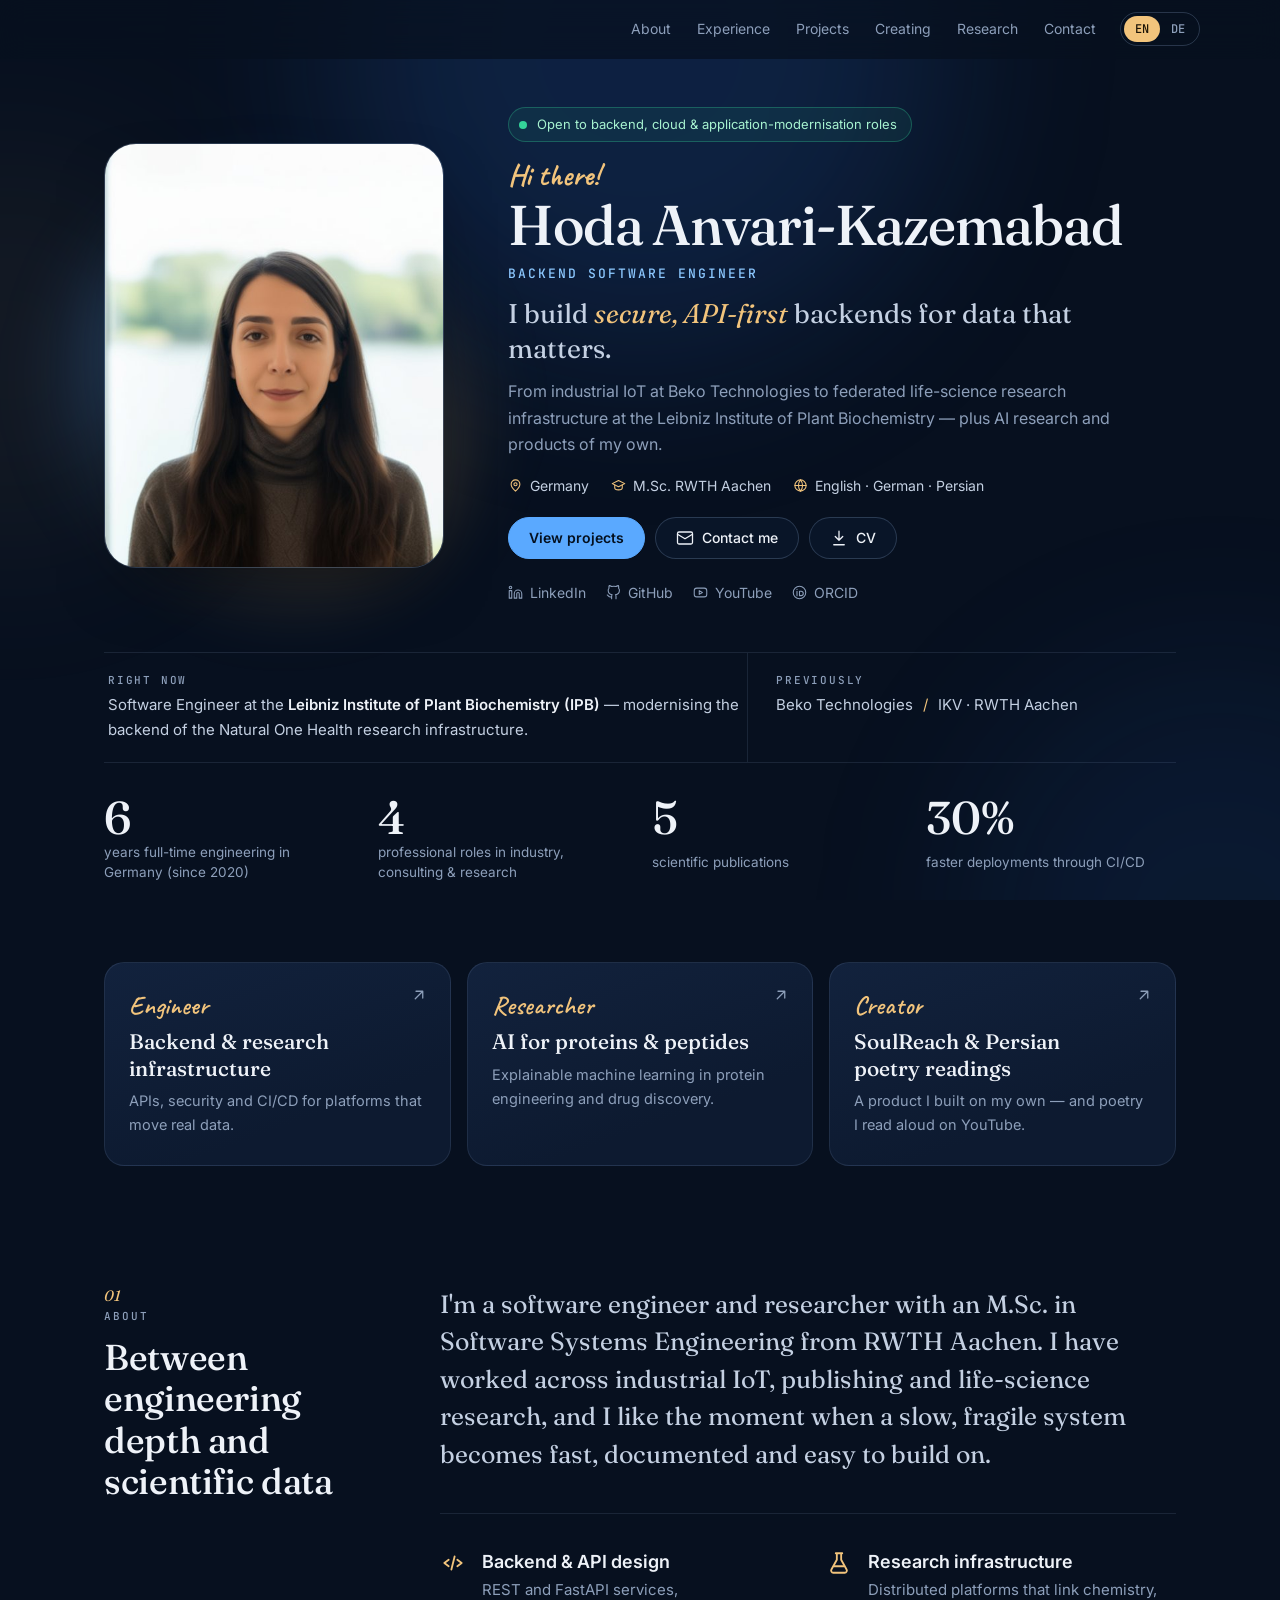
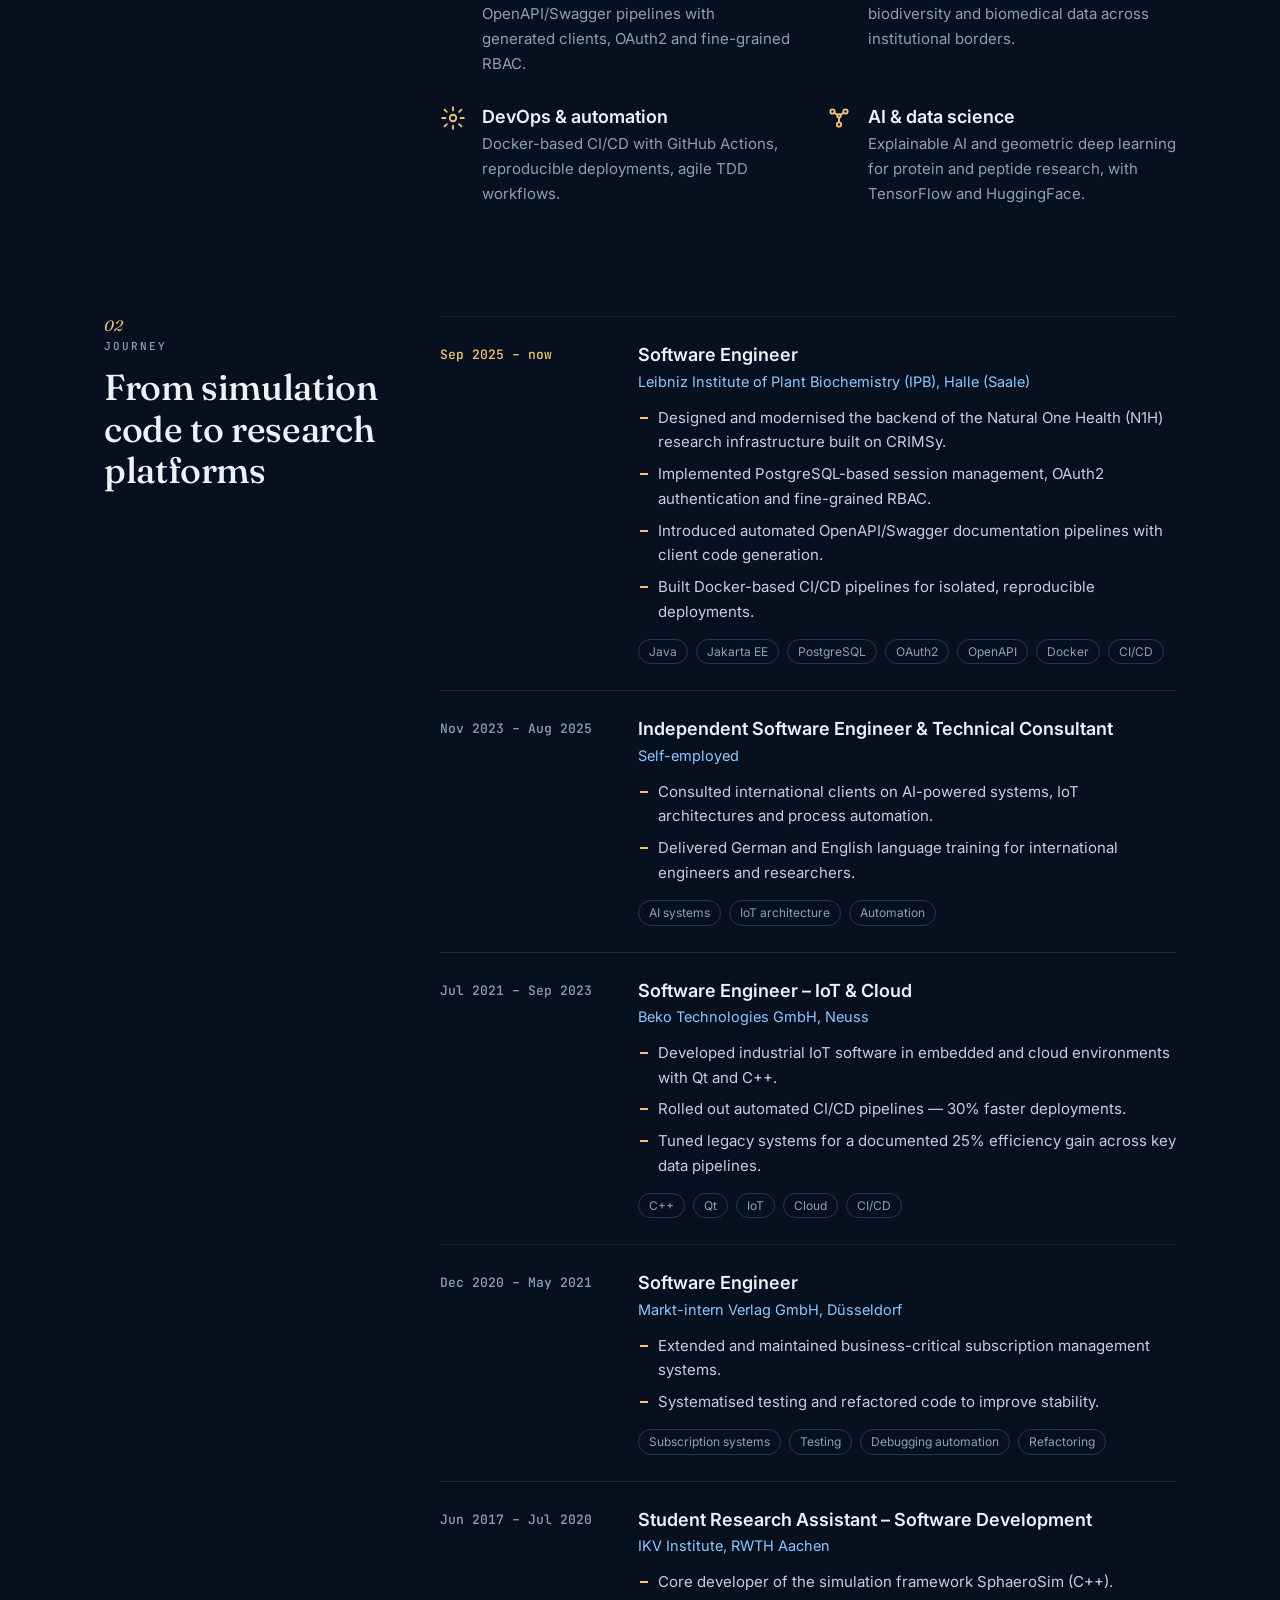
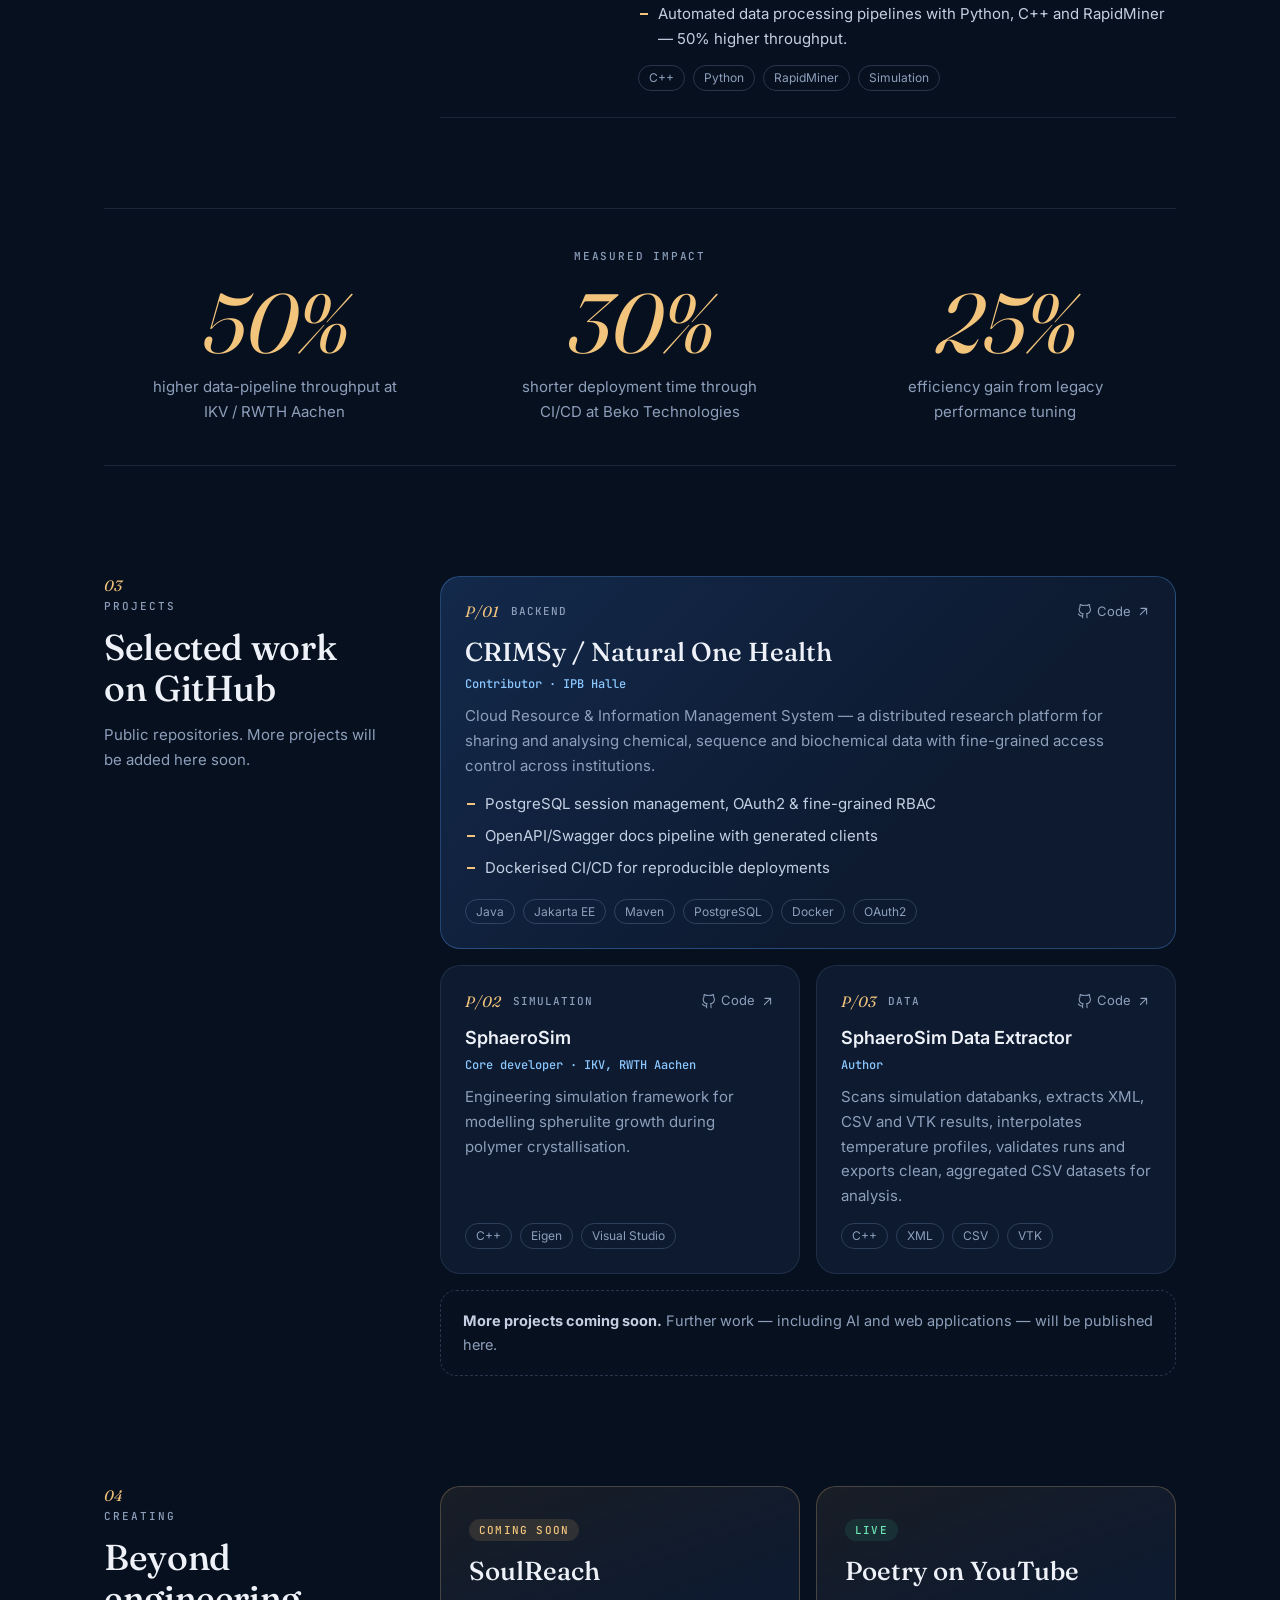
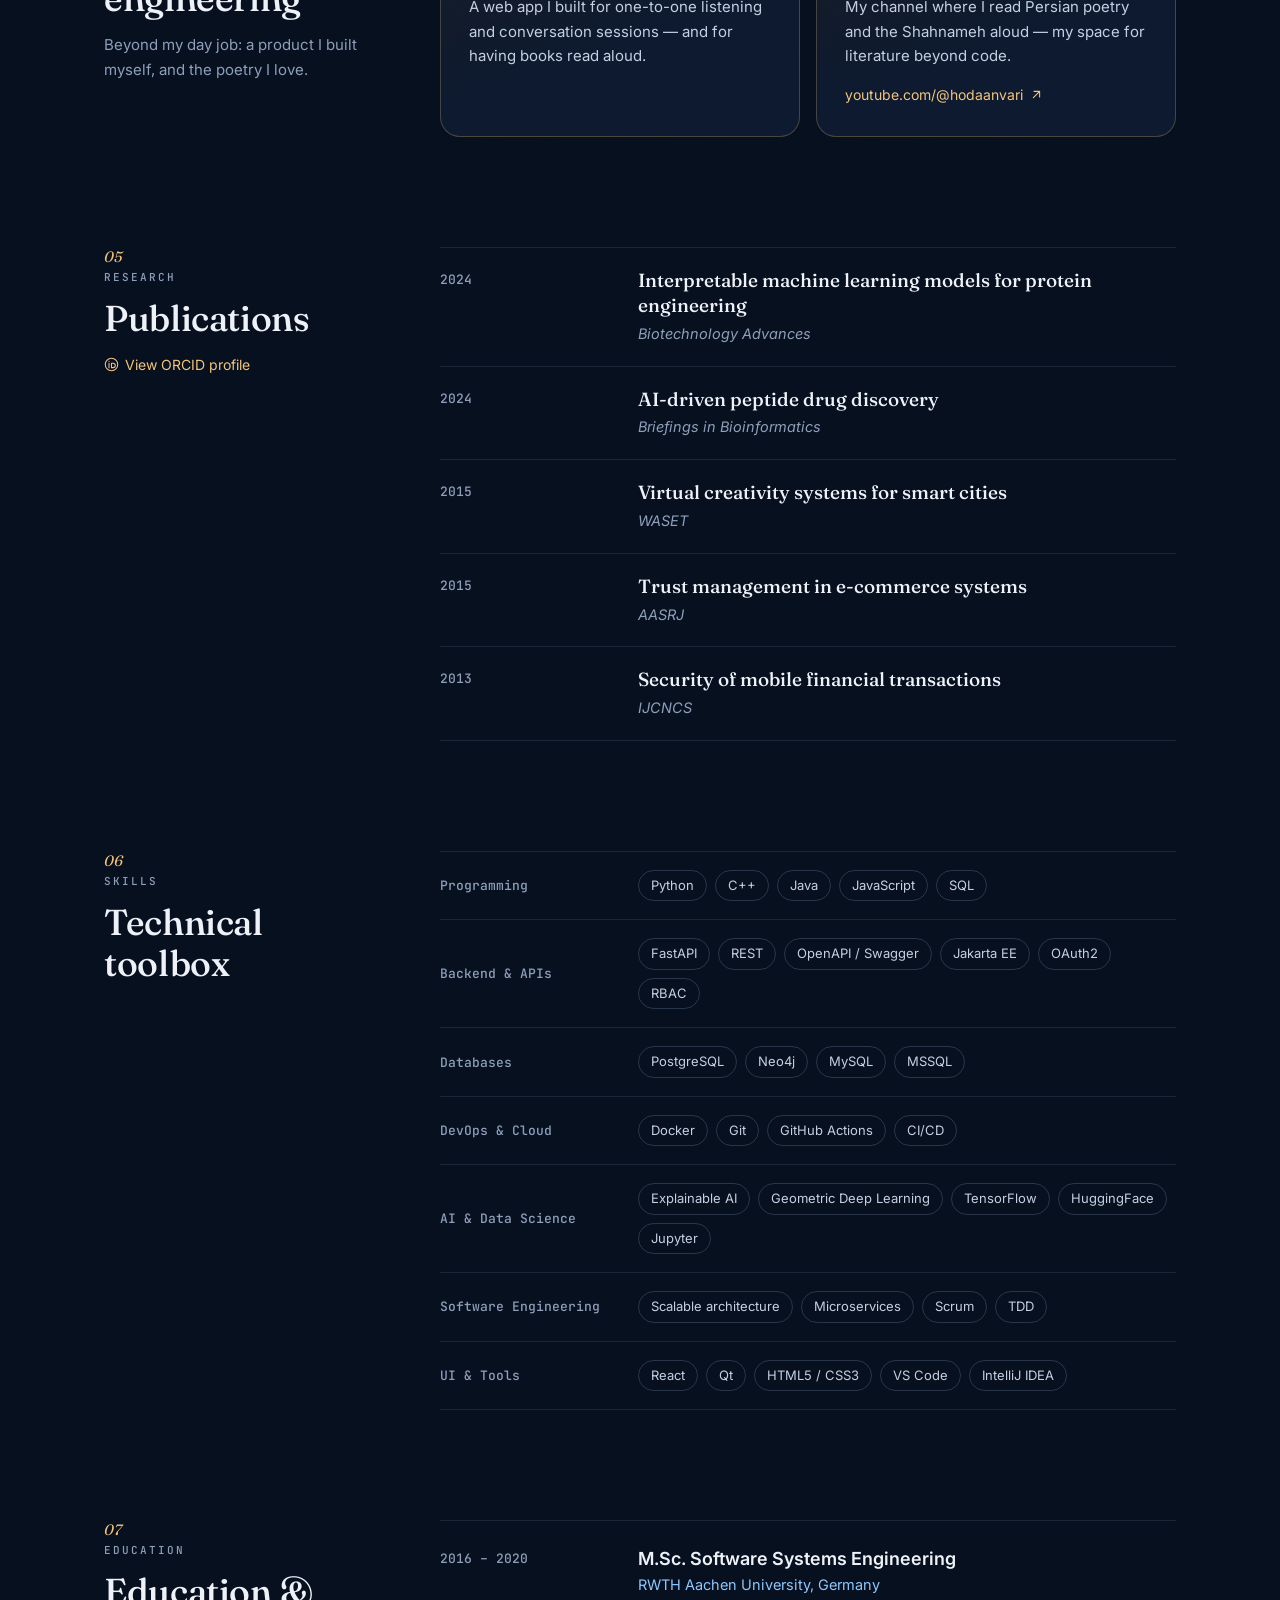
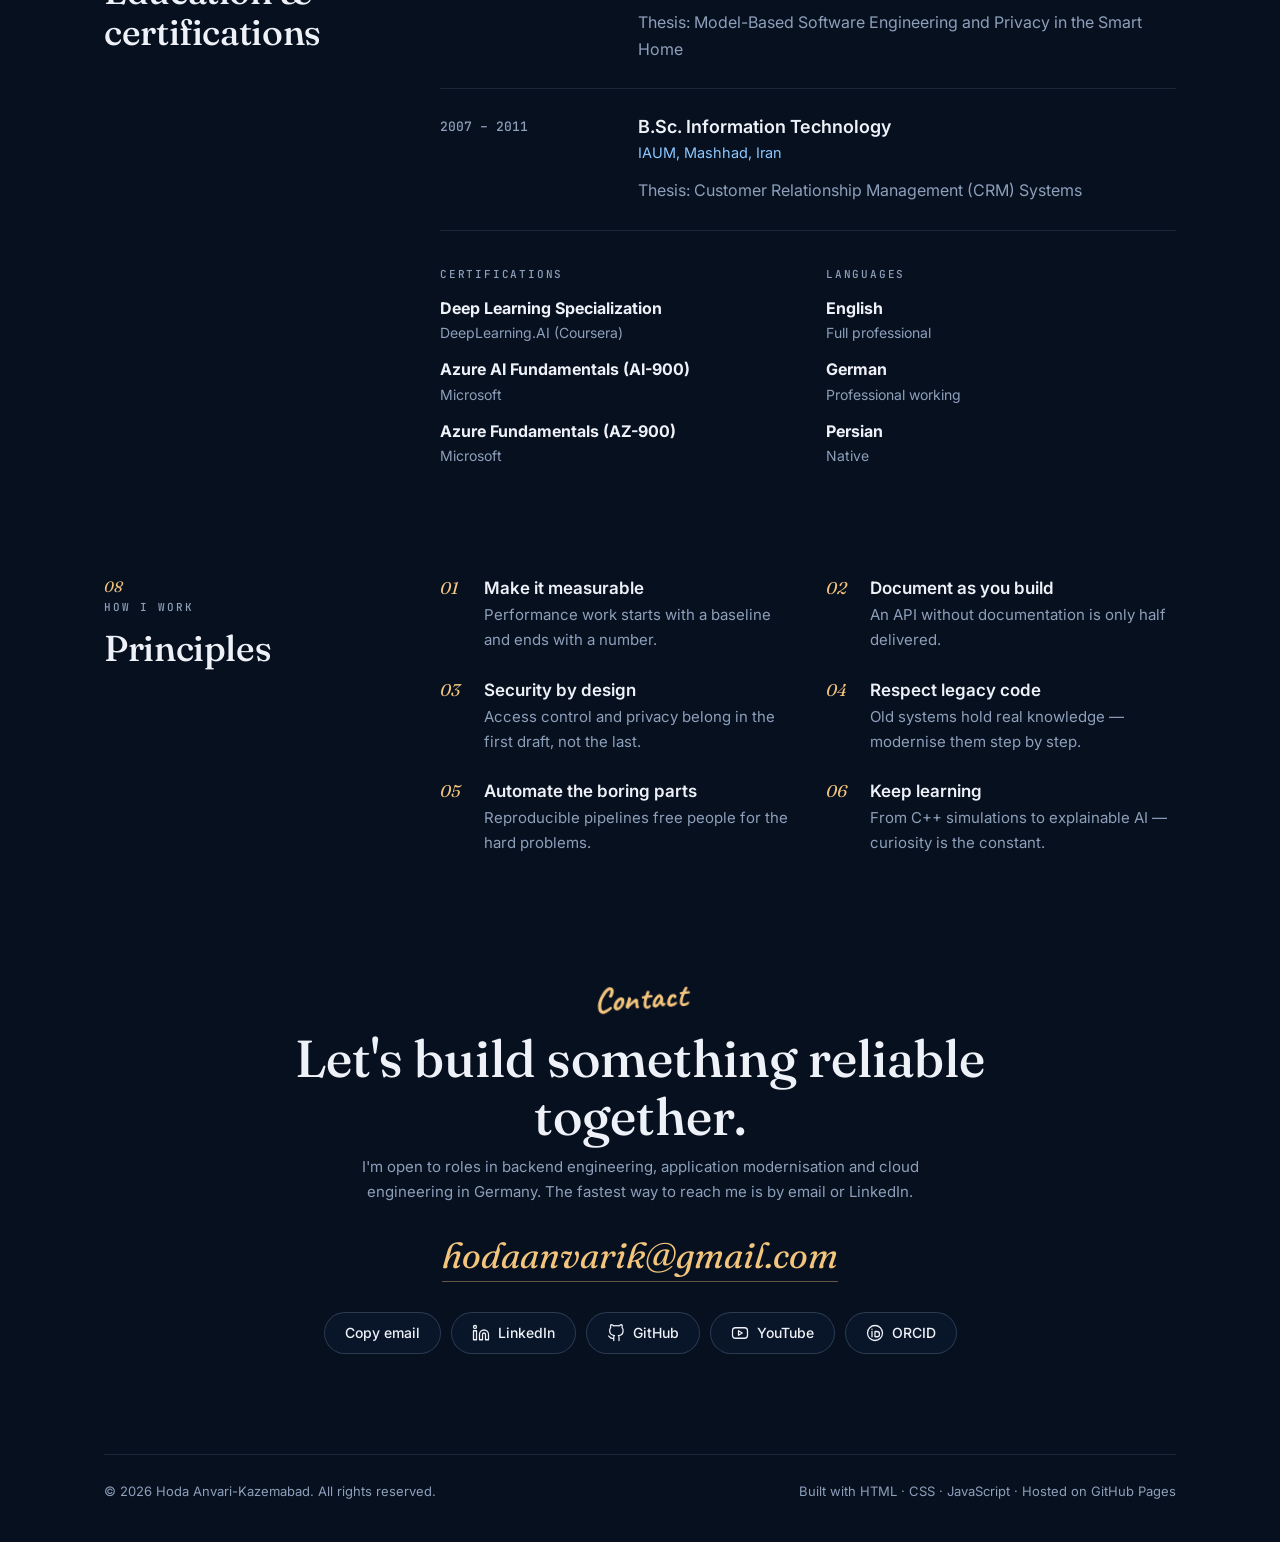
==== index.html @ 577c2886 "First version of my website" ====
<!DOCTYPE html>
<html lang="en">
<head>
  <meta charset="UTF-8">
  <meta name="viewport" content="width=device-width, initial-scale=1.0">
  <title>Hoda Anvari-Kazemabad — Software Engineer</title>
  <meta name="description" content="Hoda Anvari-Kazemabad — Software Engineer for backend architecture, APIs, research infrastructure and DevOps in Germany.">
  <meta property="og:title" content="Hoda Anvari-Kazemabad — Software Engineer">
  <meta property="og:description" content="Backend architecture, API design, research infrastructure and DevOps.">
  <meta property="og:type" content="website">
  <meta property="og:image" content="assets/hoda.jpg">
  <meta name="twitter:card" content="summary">
  <link rel="icon" href="data:image/svg+xml,%3Csvg xmlns='http://www.w3.org/2000/svg' viewBox='0 0 64 64'%3E%3Crect width='64' height='64' rx='14' fill='%2307101f'/%3E%3Ctext x='50%25' y='58%25' text-anchor='middle' font-family='Arial' font-weight='700' font-size='34' fill='%23f2c47c'%3EH%3C/text%3E%3C/svg%3E">
  <link rel="preconnect" href="https://fonts.googleapis.com">
  <link rel="preconnect" href="https://fonts.gstatic.com" crossorigin>
  <link href="https://fonts.googleapis.com/css2?family=Caveat:wght@600;700&family=Fraunces:ital,opsz,wght@0,9..144,400;0,9..144,500;0,9..144,600;1,9..144,400;1,9..144,500&family=Inter:wght@400;500;600&family=JetBrains+Mono:wght@400;500&display=swap" rel="stylesheet">
  <link rel="stylesheet" href="css/style.css">
</head>
<body>
  <div class="aurora" aria-hidden="true"><i></i><i></i><i></i></div>

  <header class="nav" id="top">
    <nav class="nav-links" id="navLinks"></nav>
    <div class="nav-right">
      <div class="lang-switch" role="group" aria-label="Language">
        <button data-lang="en" class="active">EN</button>
        <button data-lang="de">DE</button>
      </div>
      <button class="menu-btn" id="menuBtn" aria-label="Menu"><span></span><span></span></button>
    </div>
  </header>

  <main>
    <section id="hero" class="hero"></section>
    <section id="hub" class="hub-section"></section>
    <section id="about" class="section"></section>
    <section id="journey" class="section"></section>
    <section id="impact" class="section impact-section"></section>
    <section id="projects" class="section"></section>
    <section id="creating" class="section"></section>
    <section id="research" class="section"></section>
    <section id="skills" class="section"></section>
    <section id="education" class="section"></section>
    <section id="principles" class="section"></section>
    <section id="contact" class="section contact-section"></section>
  </main>

  <footer class="footer" id="footer"></footer>

  <script src="js/content.js"></script>
  <script src="js/main.js"></script>
</body>
</html>
---- css/style.css ----
/* ===== Colours & fonts — change these to restyle the whole site ===== */
:root {
  --bg: #07101f;
  --bg-2: #0a1628;
  --surface: #0d1a30;
  --surface-2: #12223d;
  --line: rgba(160, 190, 230, 0.12);
  --line-2: rgba(160, 190, 230, 0.22);
  --text: #eef2f8;
  --soft: #c4d0e2;
  --muted: #8d9fba;
  --blue: #5aa9ff;
  --blue-2: #8cc8ff;
  --blue-soft: rgba(90, 169, 255, 0.12);
  --gold: #f2c47c;
  --gold-soft: rgba(242, 196, 124, 0.12);
  --serif: "Fraunces", Georgia, serif;
  --sans: "Inter", system-ui, -apple-system, sans-serif;
  --mono: "JetBrains Mono", ui-monospace, monospace;
  --hand: "Caveat", cursive;
  --maxw: 1120px;
}

* { box-sizing: border-box; margin: 0; padding: 0; }
html { scroll-behavior: smooth; scroll-padding-top: 80px; }
body {
  font-family: var(--sans); background: var(--bg); color: var(--text);
  line-height: 1.65; font-size: 16px; -webkit-font-smoothing: antialiased; overflow-x: hidden;
}
a { color: inherit; text-decoration: none; }
img { max-width: 100%; display: block; }
ul, ol, dl { list-style: none; }
em { font-style: italic; }

/* soft colour fields in the background */
.aurora { position: fixed; inset: 0; z-index: -1; pointer-events: none; overflow: hidden; }
.aurora i { position: absolute; border-radius: 50%; filter: blur(90px); opacity: .55; }
.aurora i:nth-child(1) { width: 620px; height: 620px; top: -260px; left: 50%; transform: translateX(-50%); background: rgba(48, 110, 210, .35); }
.aurora i:nth-child(2) { width: 420px; height: 420px; top: 140px; left: -200px; background: rgba(242, 196, 124, .10); }
.aurora i:nth-child(3) { width: 520px; height: 520px; bottom: -280px; right: -200px; background: rgba(48, 110, 210, .18); }

.ic { width: 18px; height: 18px; flex-shrink: 0; }
.ic.sm { width: 15px; height: 15px; }
.ic.big { width: 26px; height: 26px; color: var(--gold); }
.label { display: block; font: 500 11px var(--mono); letter-spacing: 1.8px; text-transform: uppercase; color: var(--muted); }
.muted { color: var(--muted); }

/* ===== NAV ===== */
.nav {
  position: sticky; top: 0; z-index: 50; display: flex; align-items: center; gap: 24px;
  padding: 12px max(24px, calc((100vw - var(--maxw)) / 2));
  background: rgba(7, 16, 31, .75); backdrop-filter: blur(14px); -webkit-backdrop-filter: blur(14px);
  border-bottom: 1px solid transparent; transition: border-color .3s;
}
.scrolled .nav { border-bottom-color: var(--line); }
.brand-sign { font: 700 30px var(--hand); color: var(--gold); line-height: 1; }
.brand-sign.small { font-size: 26px; }
/* desktop: links inline, right side next to EN/DE */
.nav-links { display: flex; gap: 26px; margin-left: auto; }
.nav-links a { font-size: 14px; color: var(--muted); transition: color .2s; }
.nav-links a:hover { color: var(--gold); }
.nav-right { display: flex; align-items: center; gap: 12px; }
.lang-switch { display: flex; border: 1px solid var(--line-2); border-radius: 999px; padding: 3px; }
.lang-switch button {
  background: none; border: 0; color: var(--muted); font: 500 12px var(--mono);
  padding: 5px 11px; border-radius: 999px; cursor: pointer;
}
.lang-switch button.active { background: var(--gold); color: #1b1307; }
.menu-btn { display: none; background: none; border: 1px solid var(--line-2); border-radius: 999px; width: 40px; height: 34px; cursor: pointer; }
.menu-btn:hover { border-color: var(--gold); }
.menu-open .menu-btn span:first-child { transform: translateY(3.5px) rotate(45deg); }
.menu-open .menu-btn span:last-child { transform: translateY(-3.5px) rotate(-45deg); }
.menu-btn span { display: block; height: 1.5px; width: 16px; background: var(--text); margin: 5px auto; transition: .3s; }

main { max-width: var(--maxw); margin: 0 auto; padding: 0 24px; }

/* ===== BUTTONS ===== */
.btn {
  display: inline-flex; align-items: center; gap: 8px; padding: 11px 20px; border-radius: 999px;
  border: 1px solid var(--line-2); background: rgba(13, 26, 48, .6); color: var(--text);
  font: 500 14px var(--sans); cursor: pointer; transition: transform .2s, border-color .2s, background .2s;
}
.btn:hover { transform: translateY(-2px); border-color: var(--gold); }
.btn.primary { background: var(--blue); color: #04101f; border-color: var(--blue); font-weight: 600; }
.btn.primary:hover { background: var(--blue-2); border-color: var(--blue-2); }
.btn.round { padding: 11px; }
.text-link { display: inline-flex; align-items: center; gap: 6px; color: var(--gold); font-size: 14px; margin-top: 14px; }
.text-link:hover { text-decoration: underline; text-underline-offset: 4px; }

/* ===== HERO — photo + intro side by side ===== */
.hero { padding: 48px 0 40px; }
.hero-grid { display: grid; grid-template-columns: 340px 1fr; gap: 64px; align-items: center; }
.hero-photo { position: relative; }
.hero-photo::before {
  content: ""; position: absolute; inset: 12% -8% -6% -8%; z-index: -1; border-radius: 50%;
  background: radial-gradient(circle at 30% 30%, rgba(90,169,255,.45), transparent 60%),
              radial-gradient(circle at 75% 80%, rgba(242,196,124,.30), transparent 60%);
  filter: blur(40px);
}
.portrait {
  width: 100%; aspect-ratio: 4 / 5; border-radius: 32px; overflow: hidden;
  border: 1px solid var(--line-2); box-shadow: 0 30px 70px -30px rgba(0,0,0,.7);
}
.portrait img { width: 100%; height: 100%; object-fit: cover; object-position: 50% 25%; }
.hero-text { min-width: 0; }
.hello { display: block; font: 700 30px var(--hand); color: var(--gold); transform: rotate(-3deg); transform-origin: left; margin-bottom: 2px; }
.socials { display: flex; flex-wrap: wrap; gap: 6px 20px; margin-top: 22px; }
.socials a { display: inline-flex; align-items: center; gap: 7px; font-size: 14px; color: var(--muted); transition: color .2s; }
.socials a:hover { color: var(--gold); }
.monogram { font: 500 26px var(--serif); color: var(--text); letter-spacing: -1px; }
.monogram i { color: var(--gold); font-style: italic; }
.status {
  display: inline-flex; align-items: center; gap: 2px; padding: 6px 14px 6px 10px; border-radius: 999px;
  background: rgba(52, 211, 153, .08); border: 1px solid rgba(52, 211, 153, .3); color: #a7f3d0; font-size: 13px; margin-bottom: 14px;
}
.dot {
  display: inline-block; width: 8px; height: 8px; border-radius: 50%; background: #34d399;
  margin-right: 8px; animation: pulse 2s infinite;
}
@keyframes pulse { 0% { box-shadow: 0 0 0 0 rgba(52,211,153,.6); } 70% { box-shadow: 0 0 0 8px rgba(52,211,153,0); } 100% { box-shadow: 0 0 0 0 rgba(52,211,153,0); } }
.hero-name { font: 500 clamp(36px, 4.6vw, 56px)/1.05 var(--serif); letter-spacing: -.02em; }
.hero-role { font: 500 13px var(--mono); letter-spacing: 2px; text-transform: uppercase; color: var(--blue-2); margin: 10px 0 14px; }
.hero-tagline { font: 400 clamp(21px, 2.3vw, 27px)/1.3 var(--serif); color: var(--soft); max-width: 640px; }
.hero-tagline em { color: var(--gold); }
.hero-intro { color: var(--muted); max-width: 640px; margin: 12px 0 16px; font-size: 16px; }
.facts { display: flex; flex-wrap: wrap; gap: 8px 22px; color: var(--soft); font-size: 14px; margin-bottom: 20px; }
.facts li { display: inline-flex; align-items: center; gap: 7px; }
.facts .ic { color: var(--gold); }
.cta { display: flex; flex-wrap: wrap; gap: 10px; }

.hero-strip {
  width: 100%; margin-top: 48px; display: grid; grid-template-columns: minmax(0,1.5fr) minmax(0,1fr); text-align: left;
  border-top: 1px solid var(--line); border-bottom: 1px solid var(--line);
}
.hero-strip > div { padding: 20px 4px; }
.strip-prev { padding-left: 28px !important; border-left: 1px solid var(--line); }
.hero-strip p { margin-top: 6px; color: var(--soft); font-size: 15px; }
.hero-strip strong { color: var(--text); font-weight: 600; }
.hero-strip i { color: var(--gold); font-style: normal; margin: 0 10px; }
.strip-prev p { display: flex; flex-wrap: wrap; row-gap: 2px; }
.hero-strip b { font-weight: 400; white-space: nowrap; }
.stats { width: 100%; display: grid; grid-template-columns: repeat(4, 1fr); gap: 24px; margin-top: 32px; text-align: left; }
.stat { display: grid; gap: 2px; }
.stat-v { font: 500 46px/1 var(--serif); color: var(--text); }
.stat-l { color: var(--muted); font-size: 13.5px; line-height: 1.45; max-width: 220px; }

/* ===== HUB — three sides ===== */
.hub-section { padding: 40px 0 10px; }
.hub { display: grid; grid-template-columns: repeat(3, 1fr); gap: 16px; }
.door {
  position: relative; display: block; padding: 26px 24px 28px; border-radius: 20px;
  background: linear-gradient(160deg, var(--surface-2), var(--surface) 70%); border: 1px solid var(--line);
  transition: transform .25s, border-color .25s;
}
.door:hover { transform: translateY(-4px); border-color: var(--gold); }
.door-label { font: 600 26px var(--hand); color: var(--gold); }
.door h3 { font: 500 21px/1.25 var(--serif); margin: 6px 0 8px; padding-right: 30px; }
.door p { color: var(--muted); font-size: 14.5px; }
.door-arrow { position: absolute; top: 22px; right: 22px; color: var(--muted); transition: color .2s, transform .2s; }
.door:hover .door-arrow { color: var(--gold); transform: translate(2px, -2px); }

/* ===== SECTIONS — editorial two-column ===== */
.section { display: grid; grid-template-columns: 280px 1fr; gap: 56px; padding: 110px 0 0; }
.sec-head { position: sticky; top: 96px; align-self: start; }
.sec-num { display: block; font: 400 15px var(--serif); font-style: italic; color: var(--gold); }
.kicker { display: block; font: 500 11px var(--mono); letter-spacing: 2px; text-transform: uppercase; color: var(--muted); margin: 4px 0 14px; }
.sec-head h2 { font: 500 clamp(28px, 3vw, 36px)/1.15 var(--serif); letter-spacing: -.01em; }
.sec-lead { color: var(--muted); margin-top: 14px; font-size: 15px; }
.sec-body { min-width: 0; }
h3 { font-size: 18px; font-weight: 600; line-height: 1.3; }
h3.serif { font: 500 19px/1.35 var(--serif); }

.big-text { font: 400 clamp(20px, 2.2vw, 25px)/1.5 var(--serif); color: var(--soft); }

/* path */
.path { margin: 40px 0; padding: 24px 0; border-top: 1px solid var(--line); border-bottom: 1px solid var(--line); }
.path-line { display: grid; grid-template-columns: repeat(5, 1fr); margin-top: 16px; position: relative; }
.path-line::before { content: ""; position: absolute; left: 6px; right: 0; top: 31px; height: 1.5px;
  background: linear-gradient(90deg, var(--gold), var(--blue)); opacity: .6; }
.path-line li { display: grid; gap: 3px; align-content: start; padding-right: 12px; position: relative; }
.path-year { font: 500 12px var(--mono); color: var(--muted); }
.path-dot { width: 12px; height: 12px; border-radius: 50%; background: var(--bg); border: 2px solid var(--gold); margin: 2px 0 8px; position: relative; z-index: 1; }
.path-line li:last-child .path-dot { background: var(--blue); border-color: var(--blue); box-shadow: 0 0 0 5px var(--blue-soft); }
.path-line strong { font: 500 18px var(--serif); }
.path-note { color: var(--muted); font-size: 13px; }

.big-text + .focus { margin-top: 40px; }
.focus { display: grid; grid-template-columns: repeat(2, 1fr); gap: 28px 36px; margin-top: 40px; padding-top: 36px; border-top: 1px solid var(--line); }
.focus-item { display: grid; grid-template-columns: 26px 1fr; gap: 16px; }
.focus-item h3 { margin-bottom: 4px; }
.focus-item p { color: var(--muted); font-size: 15px; }

/* rows (experience, research, skills, education) */
.rows { border-top: 1px solid var(--line); }
.row { display: grid; grid-template-columns: 170px 1fr; gap: 28px; padding: 26px 0; border-bottom: 1px solid var(--line); }
.row-meta { font: 500 13px var(--mono); color: var(--muted); padding-top: 3px; }
.row.current .row-meta { color: var(--gold); }
.row-org { color: var(--blue-2); font-size: 14.5px; margin: 3px 0 12px; }
.ticks { display: grid; gap: 7px; margin-bottom: 14px; }
.ticks li { position: relative; padding-left: 20px; color: var(--soft); font-size: 15px; }
.ticks li::before { content: ""; position: absolute; left: 2px; top: 11px; width: 8px; height: 2px; background: var(--gold); }
.pubs .row { padding: 20px 0; }
.pubs .row-org { margin-bottom: 0; color: var(--muted); }
.skills .row { padding: 18px 0; align-items: center; }
.skills .row-meta { padding-top: 0; }

.chips { display: flex; flex-wrap: wrap; gap: 8px; }
.chip { font-size: 13px; padding: 4px 12px; border-radius: 999px; border: 1px solid var(--line-2); color: var(--soft); }
.chips.small .chip { font-size: 12px; padding: 2px 10px; color: var(--muted); }

/* impact */
.impact-section { display: block; padding-top: 90px; }
.impact { padding: 40px 0; border-top: 1px solid var(--line); border-bottom: 1px solid var(--line); text-align: center; }
.impact-row { display: grid; grid-template-columns: repeat(3, 1fr); gap: 24px; margin-top: 18px; }
.impact-v { font: 400 clamp(52px, 7vw, 84px)/1 var(--serif); color: var(--gold); font-style: italic; }
.impact-item p { color: var(--muted); max-width: 260px; margin: 10px auto 0; font-size: 15px; }

/* projects */
.projects { display: grid; grid-template-columns: repeat(2, 1fr); gap: 16px; }
.project {
  display: flex; flex-direction: column; gap: 8px; padding: 24px; border-radius: 20px;
  background: var(--surface); border: 1px solid var(--line); transition: border-color .25s, transform .25s;
}
.project:hover { border-color: var(--line-2); transform: translateY(-3px); }
.project p { color: var(--muted); font-size: 15px; }
.project .role { font: 500 12px var(--mono); color: var(--blue-2); margin-bottom: 4px; }
.project .chips { margin-top: auto; padding-top: 6px; }
.project.featured { grid-column: 1 / -1; background: linear-gradient(135deg, #13294b, var(--surface) 65%); border-color: rgba(90,169,255,.3); }
.project.featured h3 { font: 500 26px var(--serif); }
.project.featured .ticks { margin: 6px 0 4px; }
.project-top { display: flex; align-items: center; gap: 12px; margin-bottom: 6px; }
.proj-num { font: italic 400 15px var(--serif); color: var(--gold); }
.tag { font: 500 11px var(--mono); text-transform: uppercase; letter-spacing: 1px; color: var(--muted); }
.proj-link { margin-left: auto; display: inline-flex; align-items: center; gap: 5px; font-size: 13px; color: var(--muted); }
.proj-link:hover { color: var(--text); }
.soon { grid-column: 1 / -1; color: var(--muted); font-size: 14.5px; padding: 18px 22px; border: 1px dashed var(--line-2); border-radius: 16px; }
.soon strong { color: var(--soft); }

/* creating */
.creating { display: grid; grid-template-columns: repeat(2, 1fr); gap: 16px; }
.create {
  padding: 28px; border-radius: 20px; border: 1px solid rgba(242,196,124,.25);
  background: linear-gradient(160deg, rgba(242,196,124,.08), var(--surface) 60%);
}
.create h3 { font: 500 26px var(--serif); margin: 14px 0 8px; }
.create p { color: var(--soft); font-size: 15px; }
.badge { font: 500 11px var(--mono); text-transform: uppercase; letter-spacing: 1.2px; padding: 4px 10px; border-radius: 999px; background: var(--gold-soft); color: var(--gold); }
.badge.live { background: rgba(52,211,153,.1); color: #6ee7b7; }

/* education extras */
.two-col { display: grid; grid-template-columns: 1fr 1fr; gap: 36px; margin-top: 36px; }
.plain { display: grid; gap: 12px; margin-top: 14px; }
.plain li { display: grid; }
.plain span { color: var(--muted); font-size: 14px; }

/* principles */
.principles { display: grid; grid-template-columns: 1fr 1fr; gap: 26px 36px; }
.principles li { display: grid; grid-template-columns: 34px 1fr; gap: 10px; }
.pnum { font: italic 400 17px var(--serif); color: var(--gold); }
.principles h3 { margin-bottom: 4px; font-size: 17px; }
.principles p { color: var(--muted); font-size: 15px; }

/* contact */
.contact-section { display: block; padding: 120px 0 100px; }
.contact-box { text-align: center; max-width: 760px; margin: 0 auto; }
.contact-box .hello { display: inline-block; transform: rotate(-4deg); font-size: 34px; transform-origin: center; }
.contact-box h2 { font: 500 clamp(32px, 4.6vw, 52px)/1.12 var(--serif); margin: 8px 0 10px; }
.contact-box .sec-lead { max-width: 600px; margin: 0 auto 28px; }
.big-mail {
  display: inline-block; font: 400 clamp(22px, 3.4vw, 36px) var(--serif); font-style: italic; color: var(--gold);
  border-bottom: 1px solid rgba(242,196,124,.4); padding-bottom: 4px; margin-bottom: 30px; word-break: break-all;
}
.big-mail:hover { border-color: var(--gold); }
.contact-links { display: flex; flex-wrap: wrap; justify-content: center; gap: 10px; }

/* footer */
.footer {
  width: min(calc(var(--maxw) - 48px), calc(100% - 48px)); margin: 0 auto; padding: 26px 0 40px;
  display: flex; flex-wrap: wrap; align-items: center; justify-content: space-between; gap: 10px;
  color: var(--muted); font-size: 13px; border-top: 1px solid var(--line);
}

/* reveal animation */
.reveal { opacity: 0; transform: translateY(16px); transition: opacity .7s ease, transform .7s ease; }
.reveal.in { opacity: 1; transform: none; }
@media (prefers-reduced-motion: reduce) {
  .reveal { opacity: 1; transform: none; transition: none; }
  html { scroll-behavior: auto; }
}

/* ===== RESPONSIVE ===== */
@media (max-width: 1000px) {
  .hero-grid { grid-template-columns: 280px 1fr; gap: 40px; }
  .section { grid-template-columns: 1fr; gap: 28px; padding-top: 90px; }
  .sec-head { position: static; max-width: 640px; }
}
@media (max-width: 860px) {
  /* mobile: burger button opens a dropdown under it */
  .menu-btn { display: block; }
  .nav-right { margin-left: auto; }
  .nav-links {
    position: absolute; top: calc(100% + 8px); right: 24px; margin: 0;
    width: 240px; flex-direction: column; gap: 0; padding: 8px;
    background: rgba(13, 26, 48, .97); border: 1px solid var(--line-2); border-radius: 18px;
    box-shadow: 0 24px 60px -20px rgba(0,0,0,.7);
    opacity: 0; transform: translateY(-8px); pointer-events: none; transition: opacity .2s, transform .2s;
  }
  .menu-open .nav-links { opacity: 1; transform: none; pointer-events: auto; }
  .nav-links a { font-size: 15px; color: var(--soft); padding: 10px 14px; border-radius: 12px; }
  .nav-links a:hover { background: var(--surface-2); }
  .hub, .creating { grid-template-columns: 1fr; }
  .stats { grid-template-columns: repeat(2, 1fr); }
  .hero-strip { grid-template-columns: minmax(0,1fr); }
  .strip-prev { padding-left: 4px !important; border-left: 0; border-top: 1px solid var(--line); }
  .impact-row { grid-template-columns: 1fr; gap: 30px; }
}
@media (max-width: 640px) {
  .hero { padding-top: 28px; }
  .hero-grid { grid-template-columns: 1fr; gap: 26px; text-align: center; }
  .hero-photo { width: 210px; margin: 0 auto; }
  .hello { transform-origin: center; }
  .facts, .cta, .socials { justify-content: center; }
  .hero-intro { margin-left: auto; margin-right: auto; }
    .row { grid-template-columns: 1fr; gap: 6px; }
  .projects, .focus, .two-col, .principles { grid-template-columns: 1fr; }
  .path-line { grid-template-columns: 1fr; gap: 14px; padding-left: 26px; }
  .path-line li { padding-right: 0; }
  .path-line::before { left: 5px; right: auto; top: 6px; bottom: 6px; width: 1.5px; height: auto;
    background: linear-gradient(180deg, var(--gold), var(--blue)); }
  .path-dot { position: absolute; left: -26px; top: 3px; margin: 0; }
  .stat-v { font-size: 38px; }
}
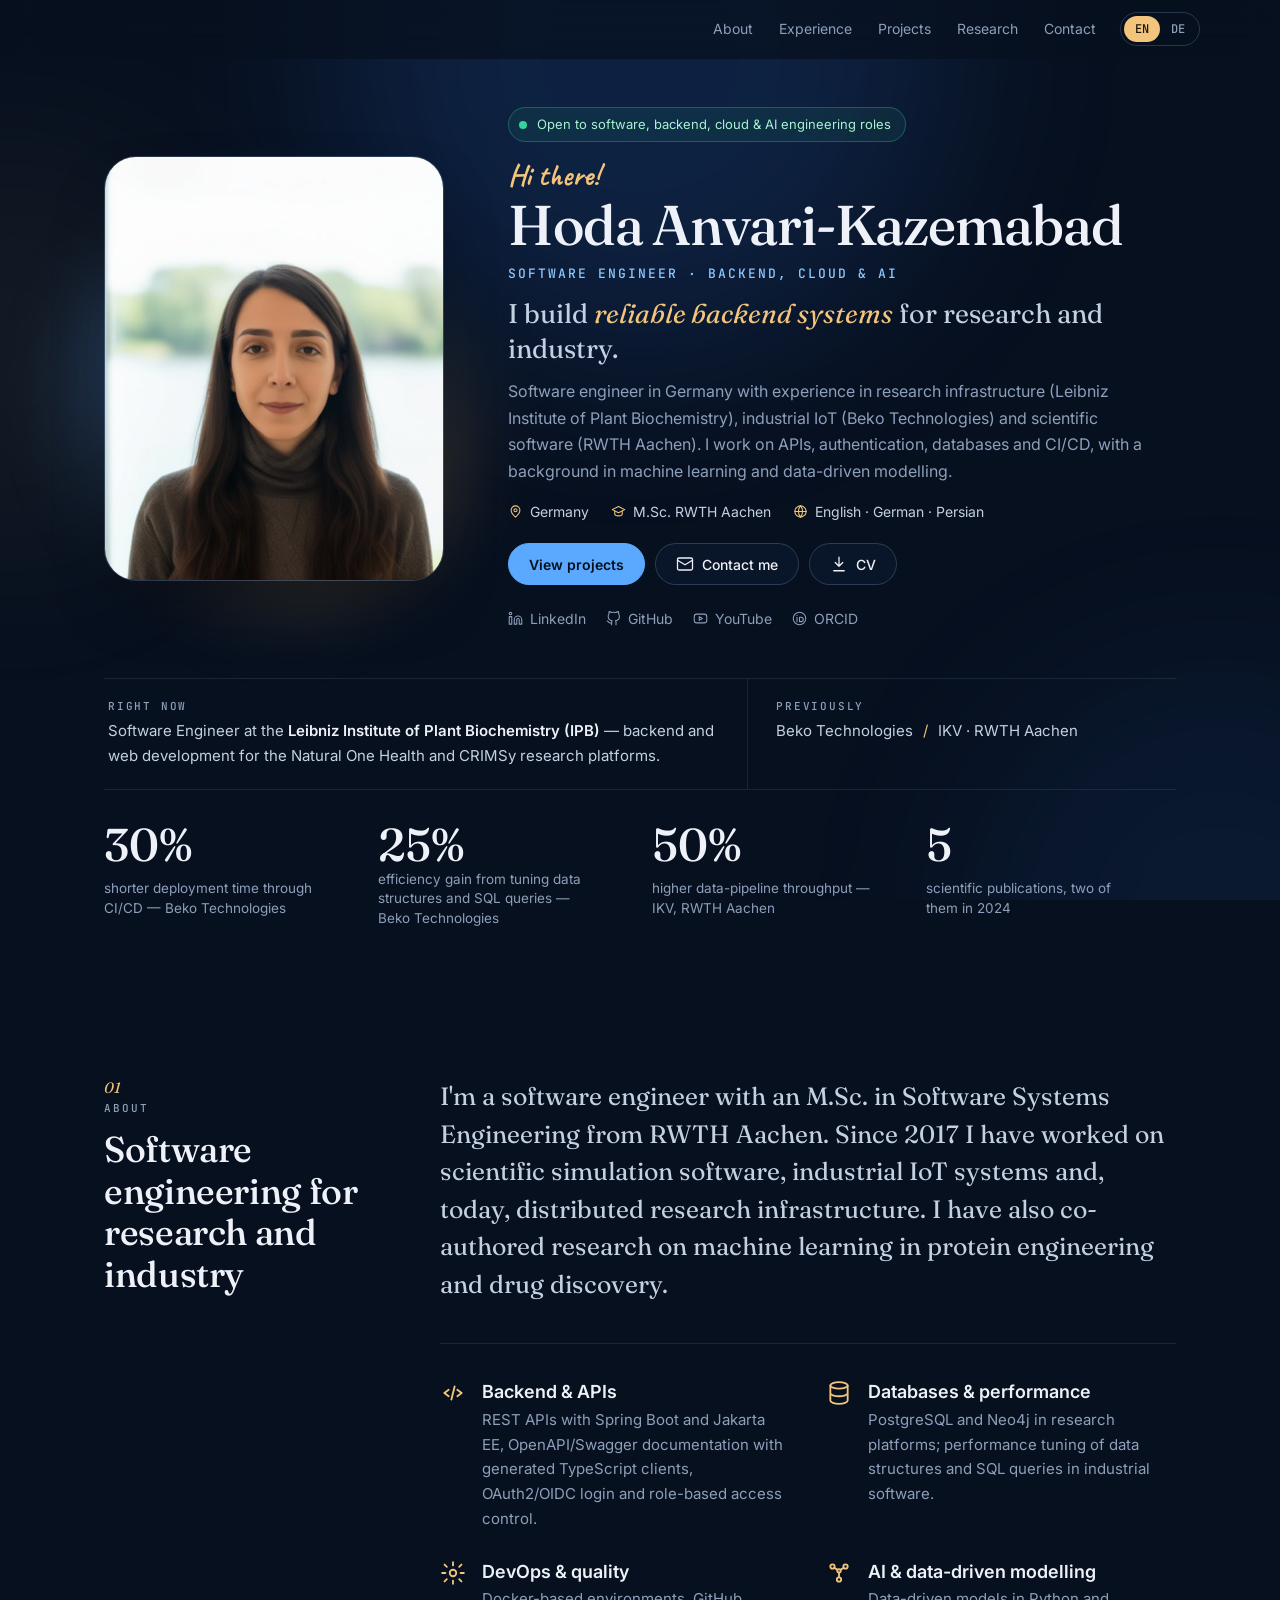
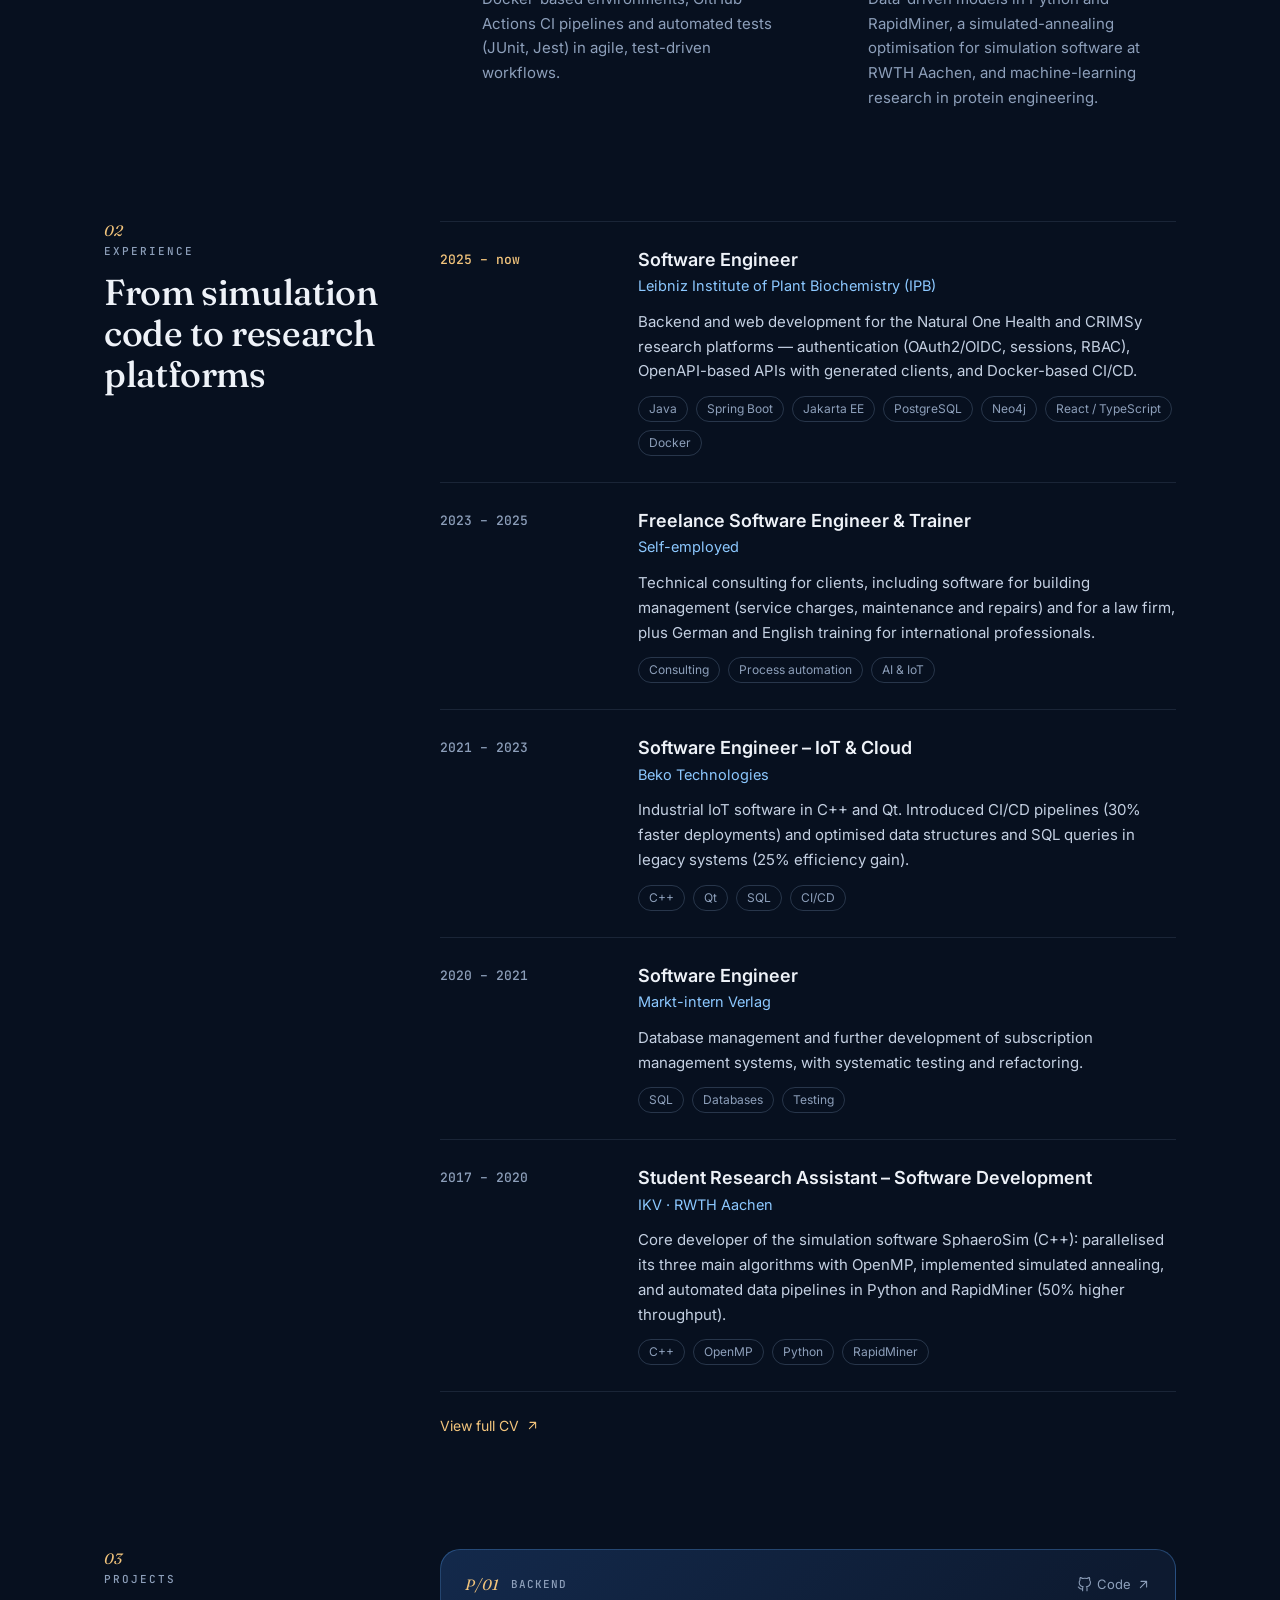
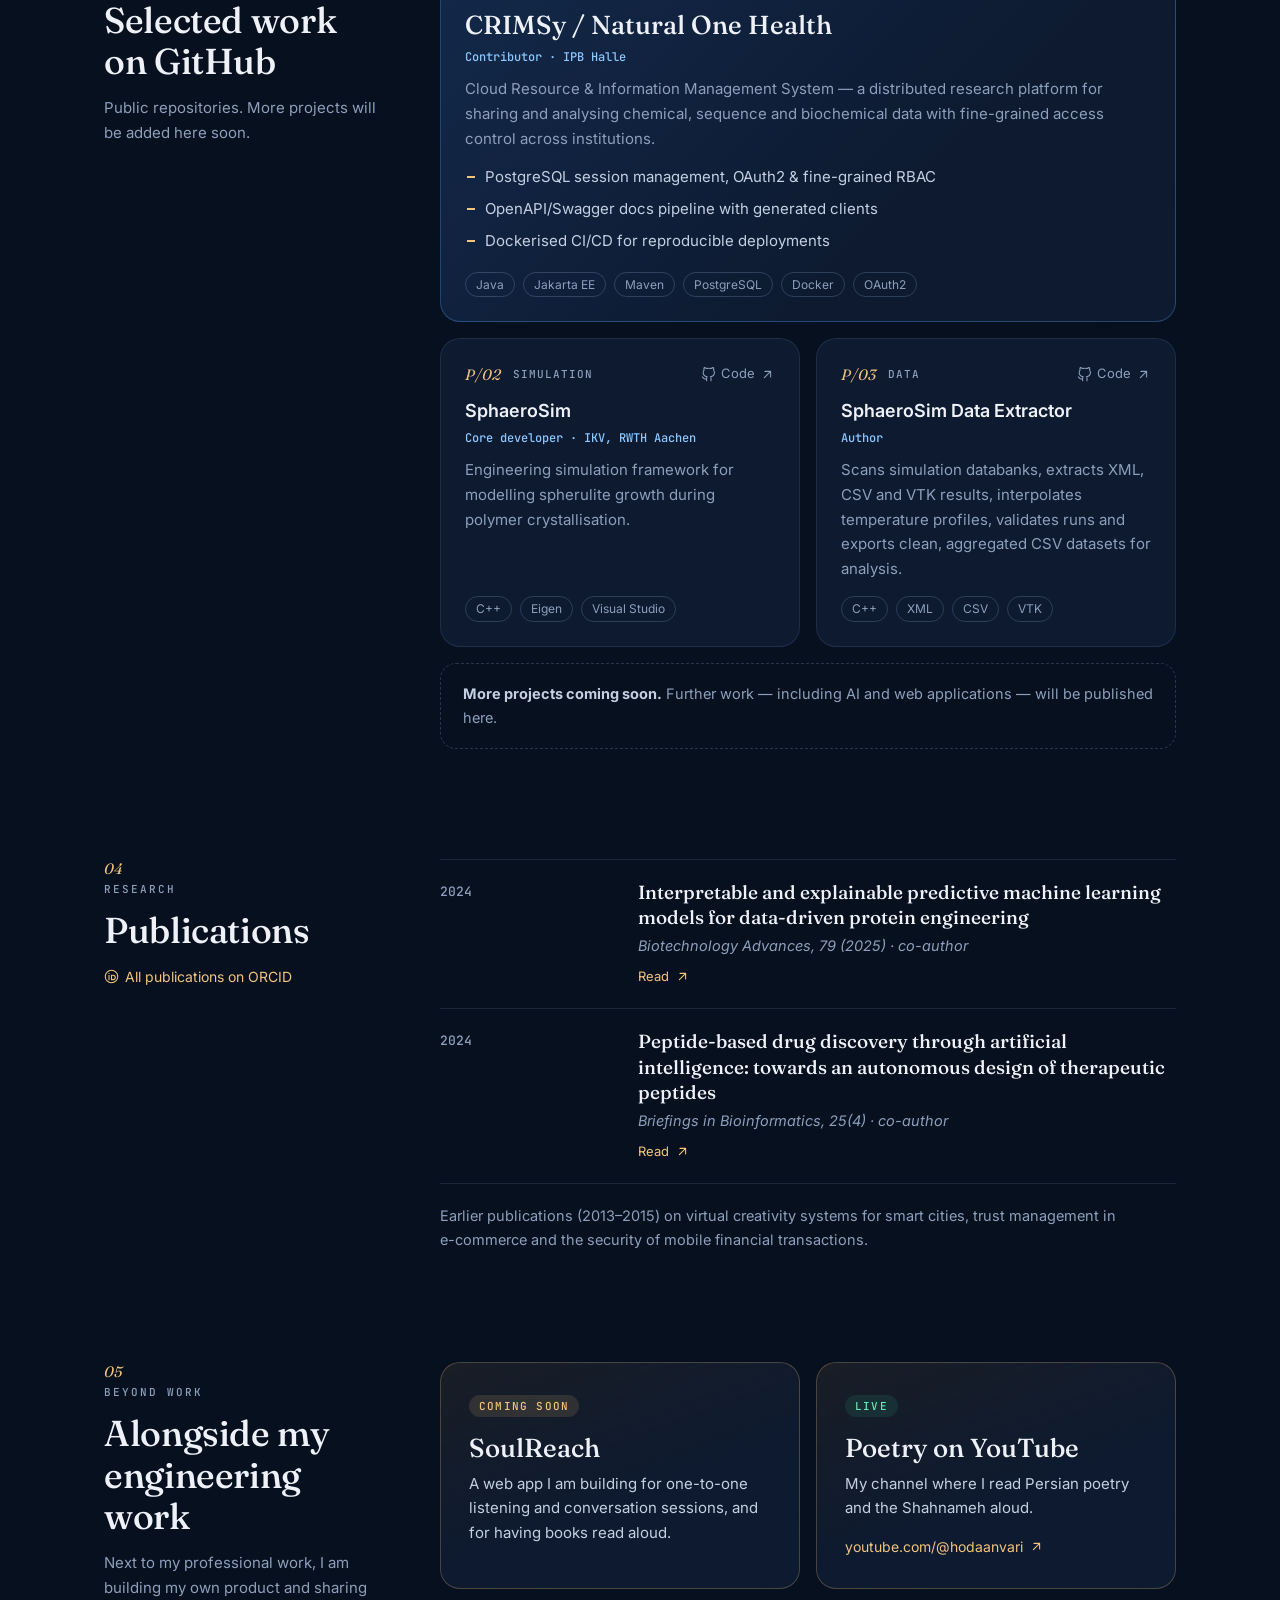
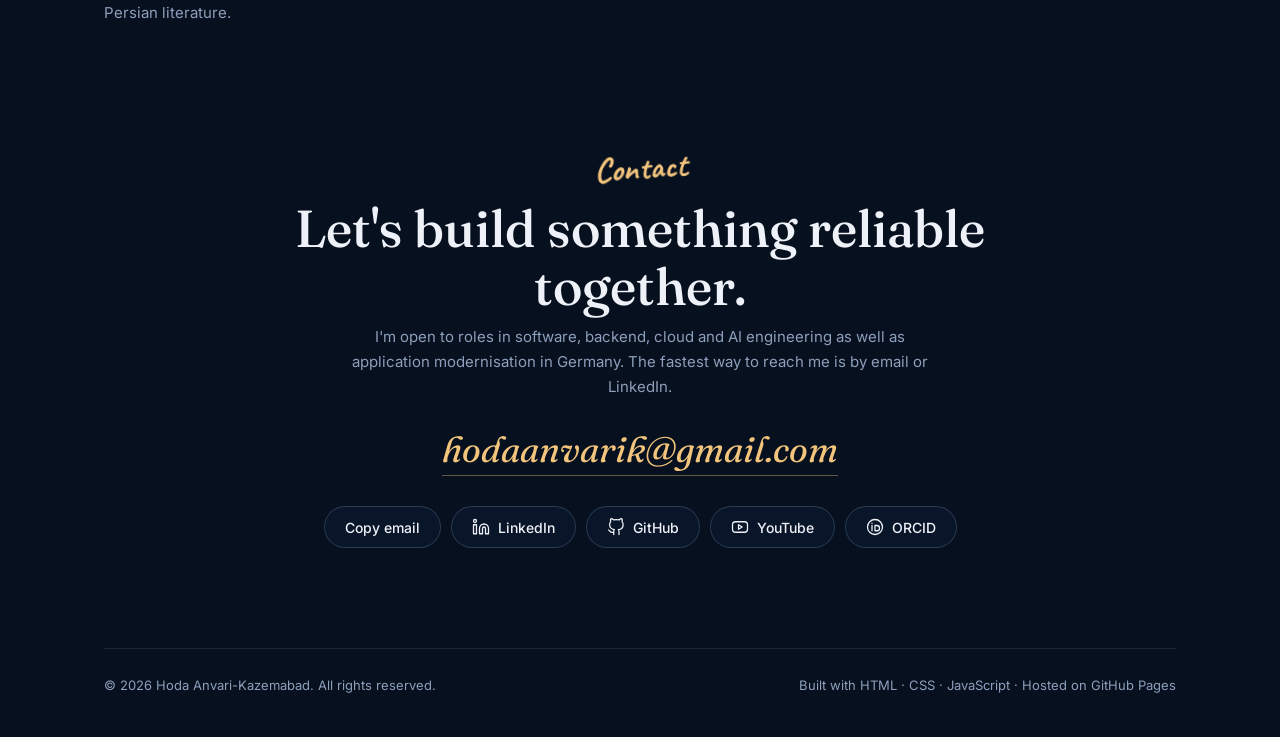
==== commit 3ce89ed8: "Stage 3: shorter, more general personal site - Condense each Experience entry to one summary sentenc" ====
--- a/index.html
+++ b/index.html
@@ -3,12 +3,13 @@
 <head>
   <meta charset="UTF-8">
   <meta name="viewport" content="width=device-width, initial-scale=1.0">
-  <title>Hoda Anvari-Kazemabad — Software Engineer</title>
-  <meta name="description" content="Hoda Anvari-Kazemabad — Software Engineer for backend architecture, APIs, research infrastructure and DevOps in Germany.">
-  <meta property="og:title" content="Hoda Anvari-Kazemabad — Software Engineer">
-  <meta property="og:description" content="Backend architecture, API design, research infrastructure and DevOps.">
+  <title>Hoda Anvari-Kazemabad — Software Engineer | Backend, Cloud &amp; AI</title>
+  <meta name="description" content="Software engineer in Germany: backend systems, APIs, databases, CI/CD and cloud, with a background in machine learning and research software.">
+  <meta property="og:title" content="Hoda Anvari-Kazemabad — Software Engineer | Backend, Cloud &amp; AI">
+  <meta property="og:description" content="Backend systems, APIs, databases, CI/CD and cloud — with a background in machine learning and research software.">
   <meta property="og:type" content="website">
-  <meta property="og:image" content="assets/hoda.jpg">
+  <meta property="og:image" content="https://hkazemabad.github.io/assets/hoda.jpg">
+  <meta property="og:url" content="https://hkazemabad.github.io/">
   <meta name="twitter:card" content="summary">
   <link rel="icon" href="data:image/svg+xml,%3Csvg xmlns='http://www.w3.org/2000/svg' viewBox='0 0 64 64'%3E%3Crect width='64' height='64' rx='14' fill='%2307101f'/%3E%3Ctext x='50%25' y='58%25' text-anchor='middle' font-family='Arial' font-weight='700' font-size='34' fill='%23f2c47c'%3EH%3C/text%3E%3C/svg%3E">
   <link rel="preconnect" href="https://fonts.googleapis.com">
@@ -32,16 +33,11 @@
 
   <main>
     <section id="hero" class="hero"></section>
-    <section id="hub" class="hub-section"></section>
     <section id="about" class="section"></section>
     <section id="journey" class="section"></section>
-    <section id="impact" class="section impact-section"></section>
     <section id="projects" class="section"></section>
+    <section id="research" class="section"></section>
     <section id="creating" class="section"></section>
-    <section id="research" class="section"></section>
-    <section id="skills" class="section"></section>
-    <section id="education" class="section"></section>
-    <section id="principles" class="section"></section>
     <section id="contact" class="section contact-section"></section>
   </main>
 
--- a/css/style.css
+++ b/css/style.css
@@ -196,6 +196,11 @@
 .row-meta { font: 500 13px var(--mono); color: var(--muted); padding-top: 3px; }
 .row.current .row-meta { color: var(--gold); }
 .row-org { color: var(--blue-2); font-size: 14.5px; margin: 3px 0 12px; }
+.row-text { color: var(--soft); font-size: 15px; margin-bottom: 12px; max-width: 680px; }
+.rows + .text-link { margin-top: 22px; }
+.pubs h3 a:hover { color: var(--gold); }
+.text-link.small { font-size: 13px; margin-top: 8px; }
+.earlier { margin-top: 20px; font-size: 14.5px; max-width: 680px; }
 .ticks { display: grid; gap: 7px; margin-bottom: 14px; }
 .ticks li { position: relative; padding-left: 20px; color: var(--soft); font-size: 15px; }
 .ticks li::before { content: ""; position: absolute; left: 2px; top: 11px; width: 8px; height: 2px; background: var(--gold); }
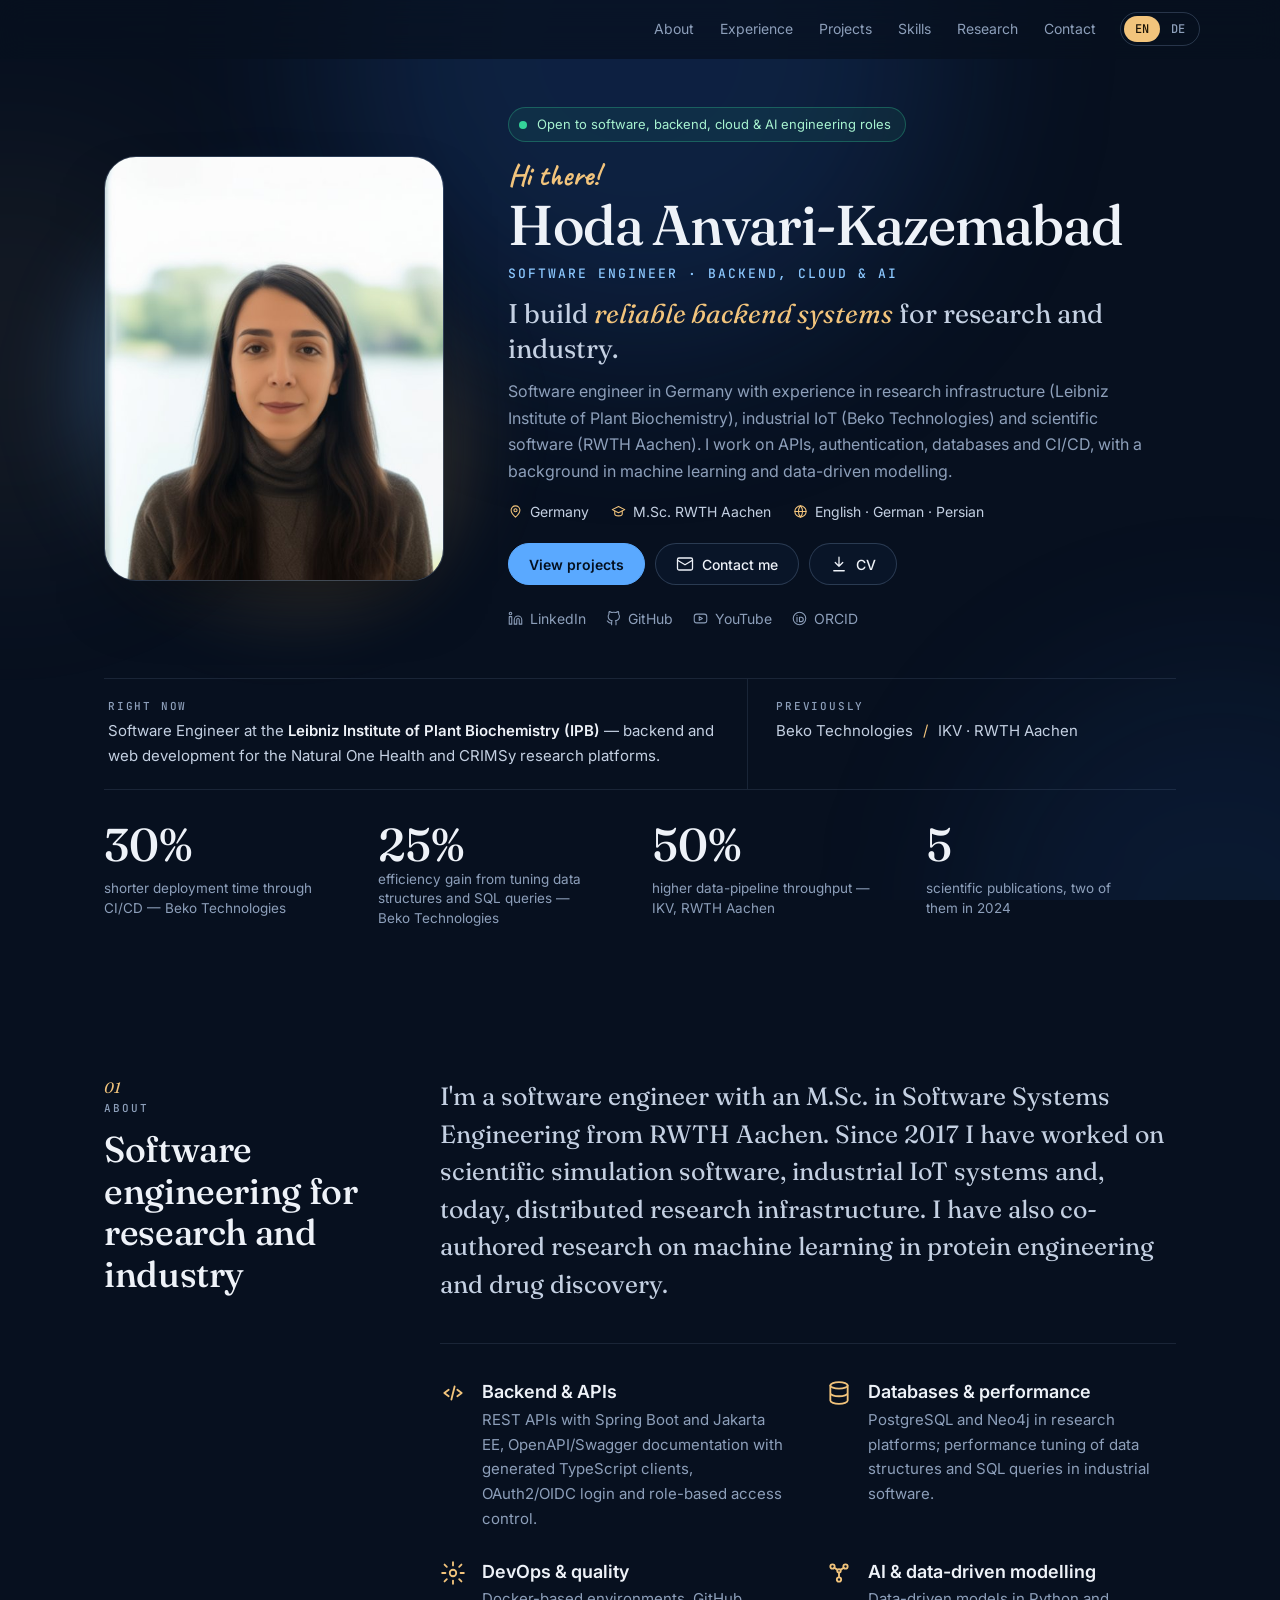
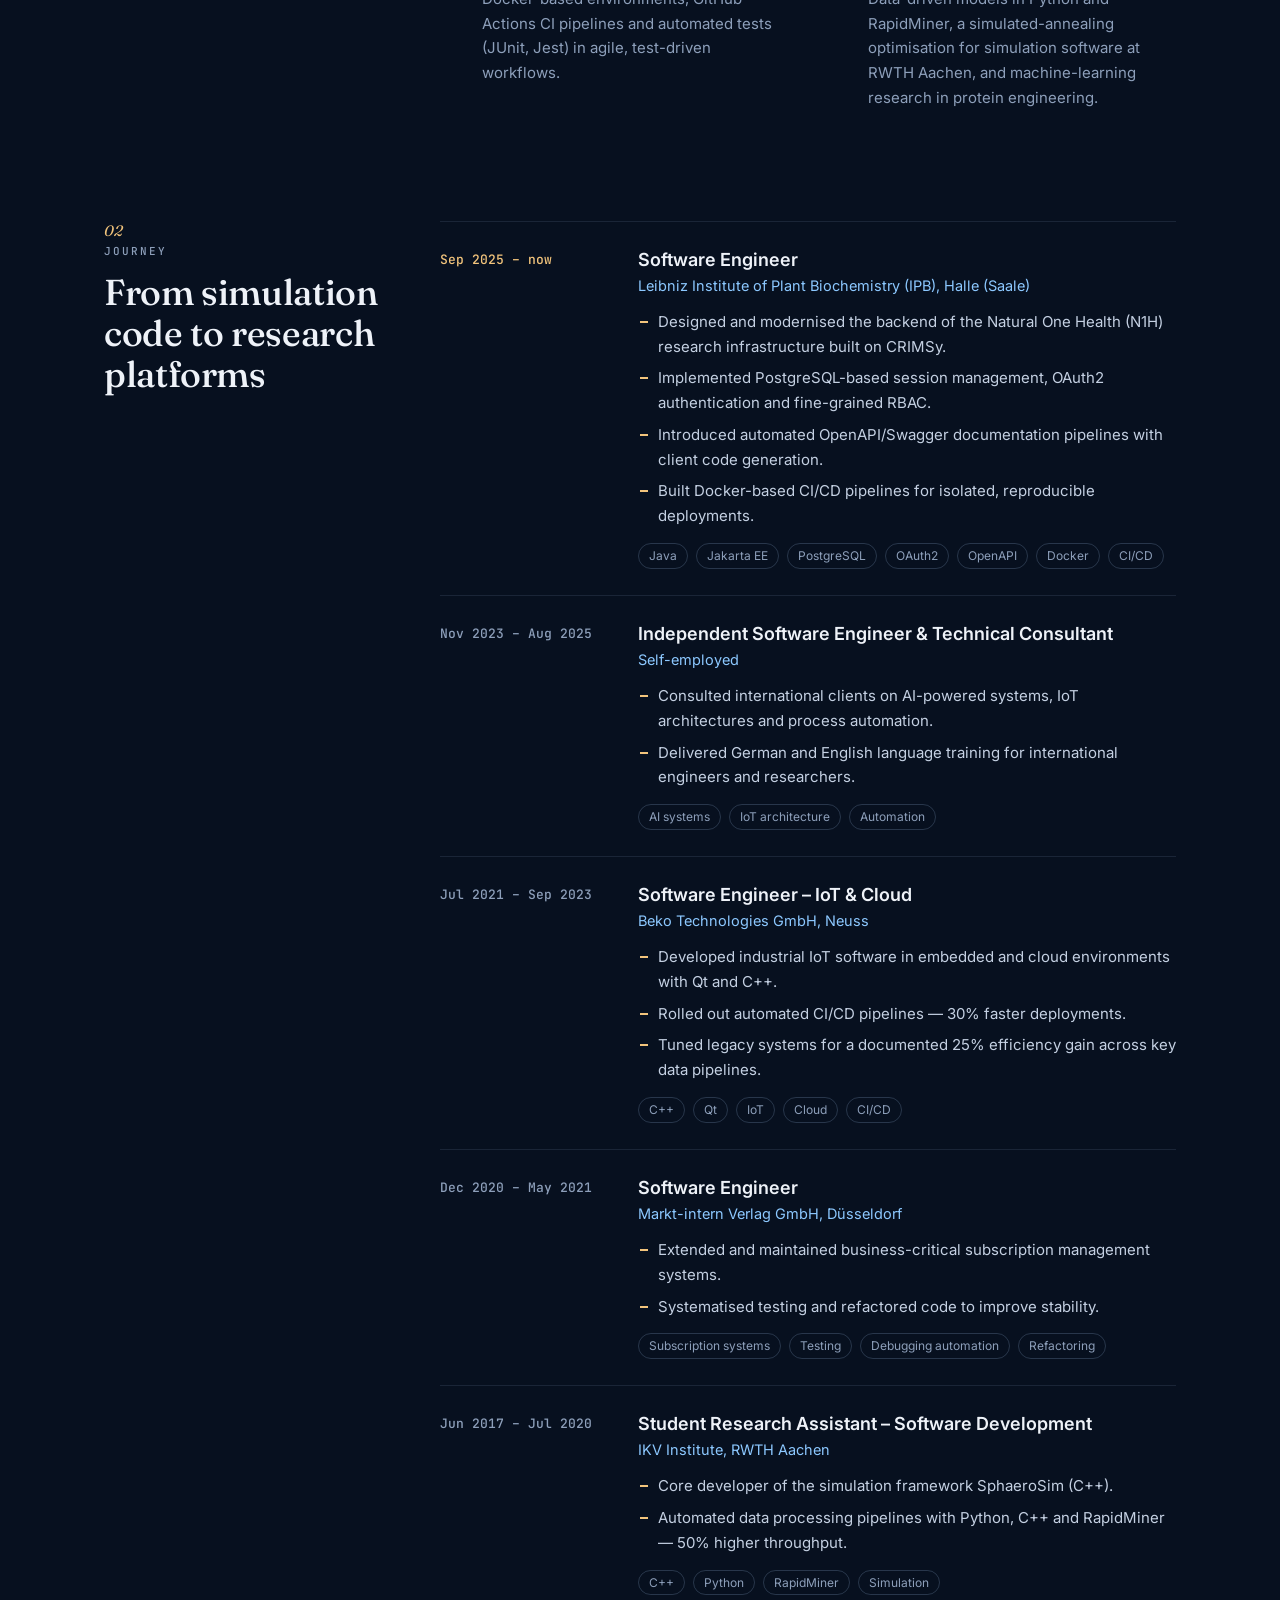
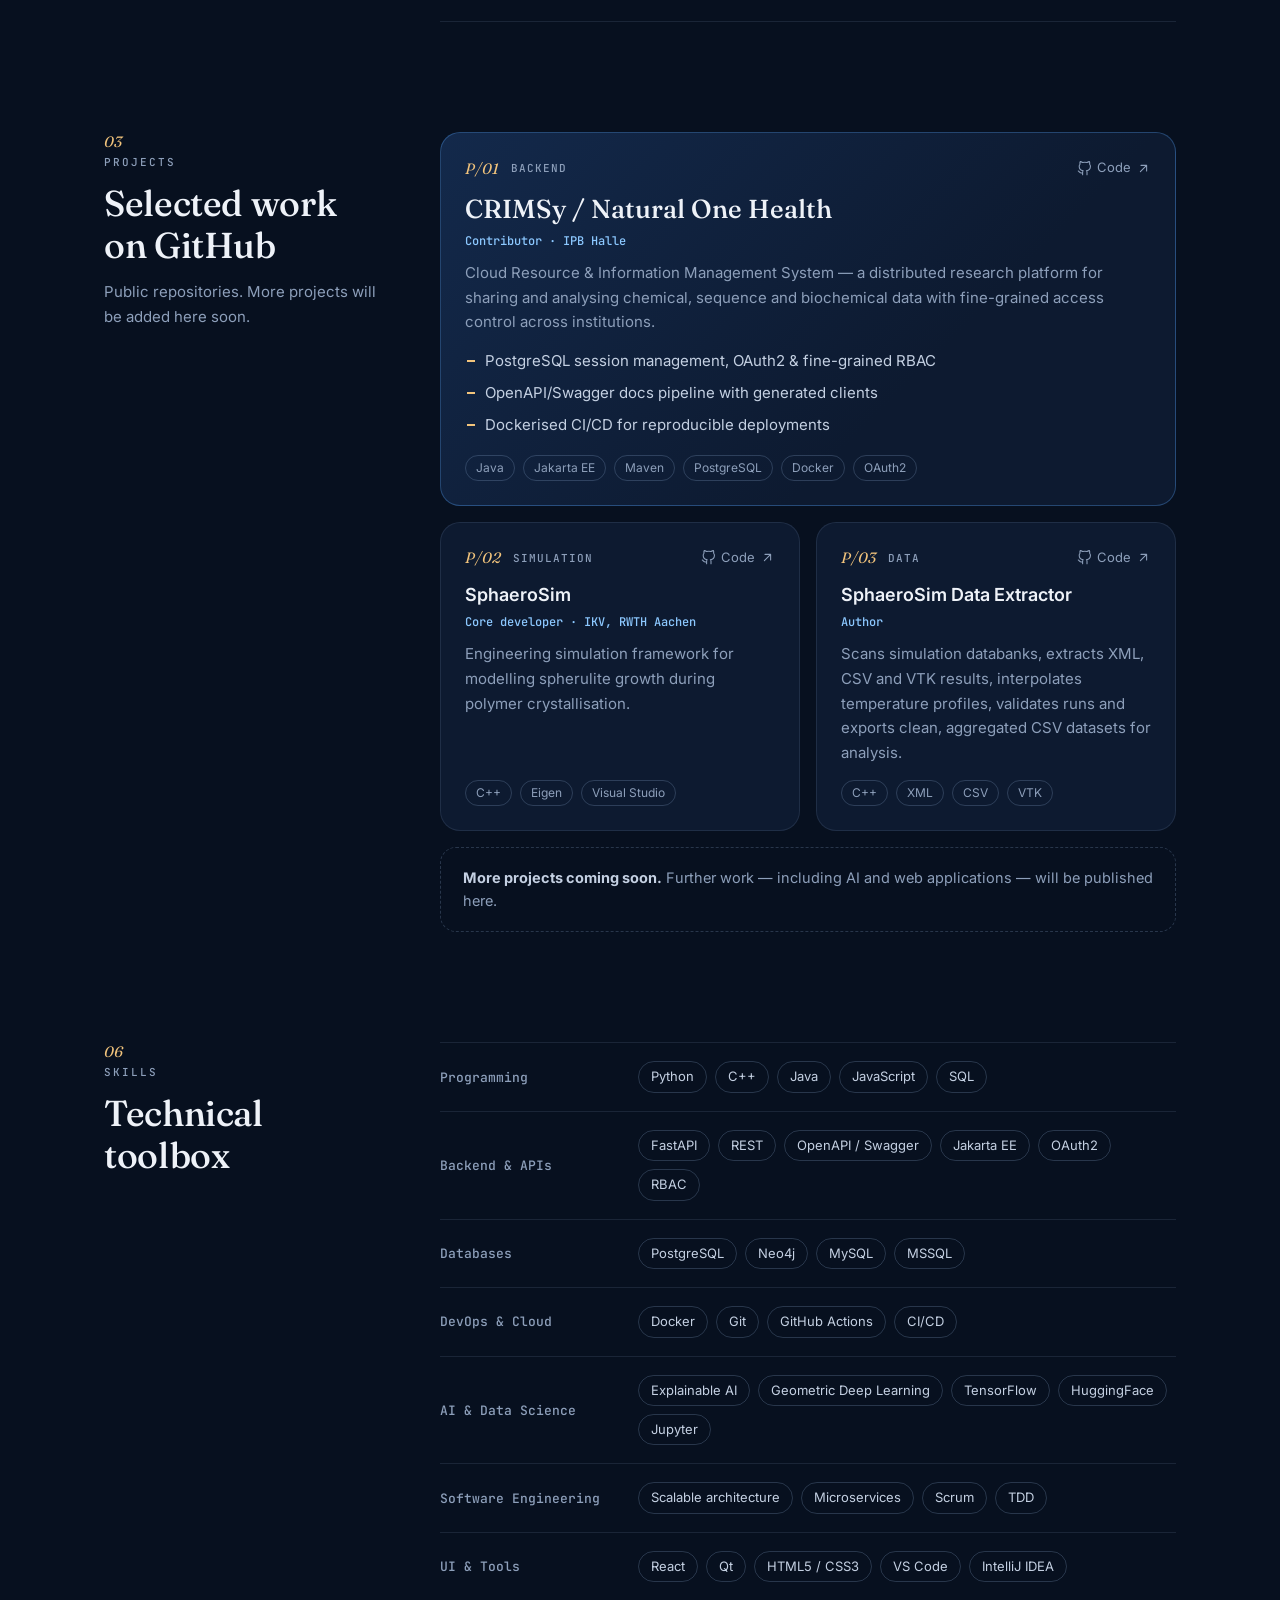
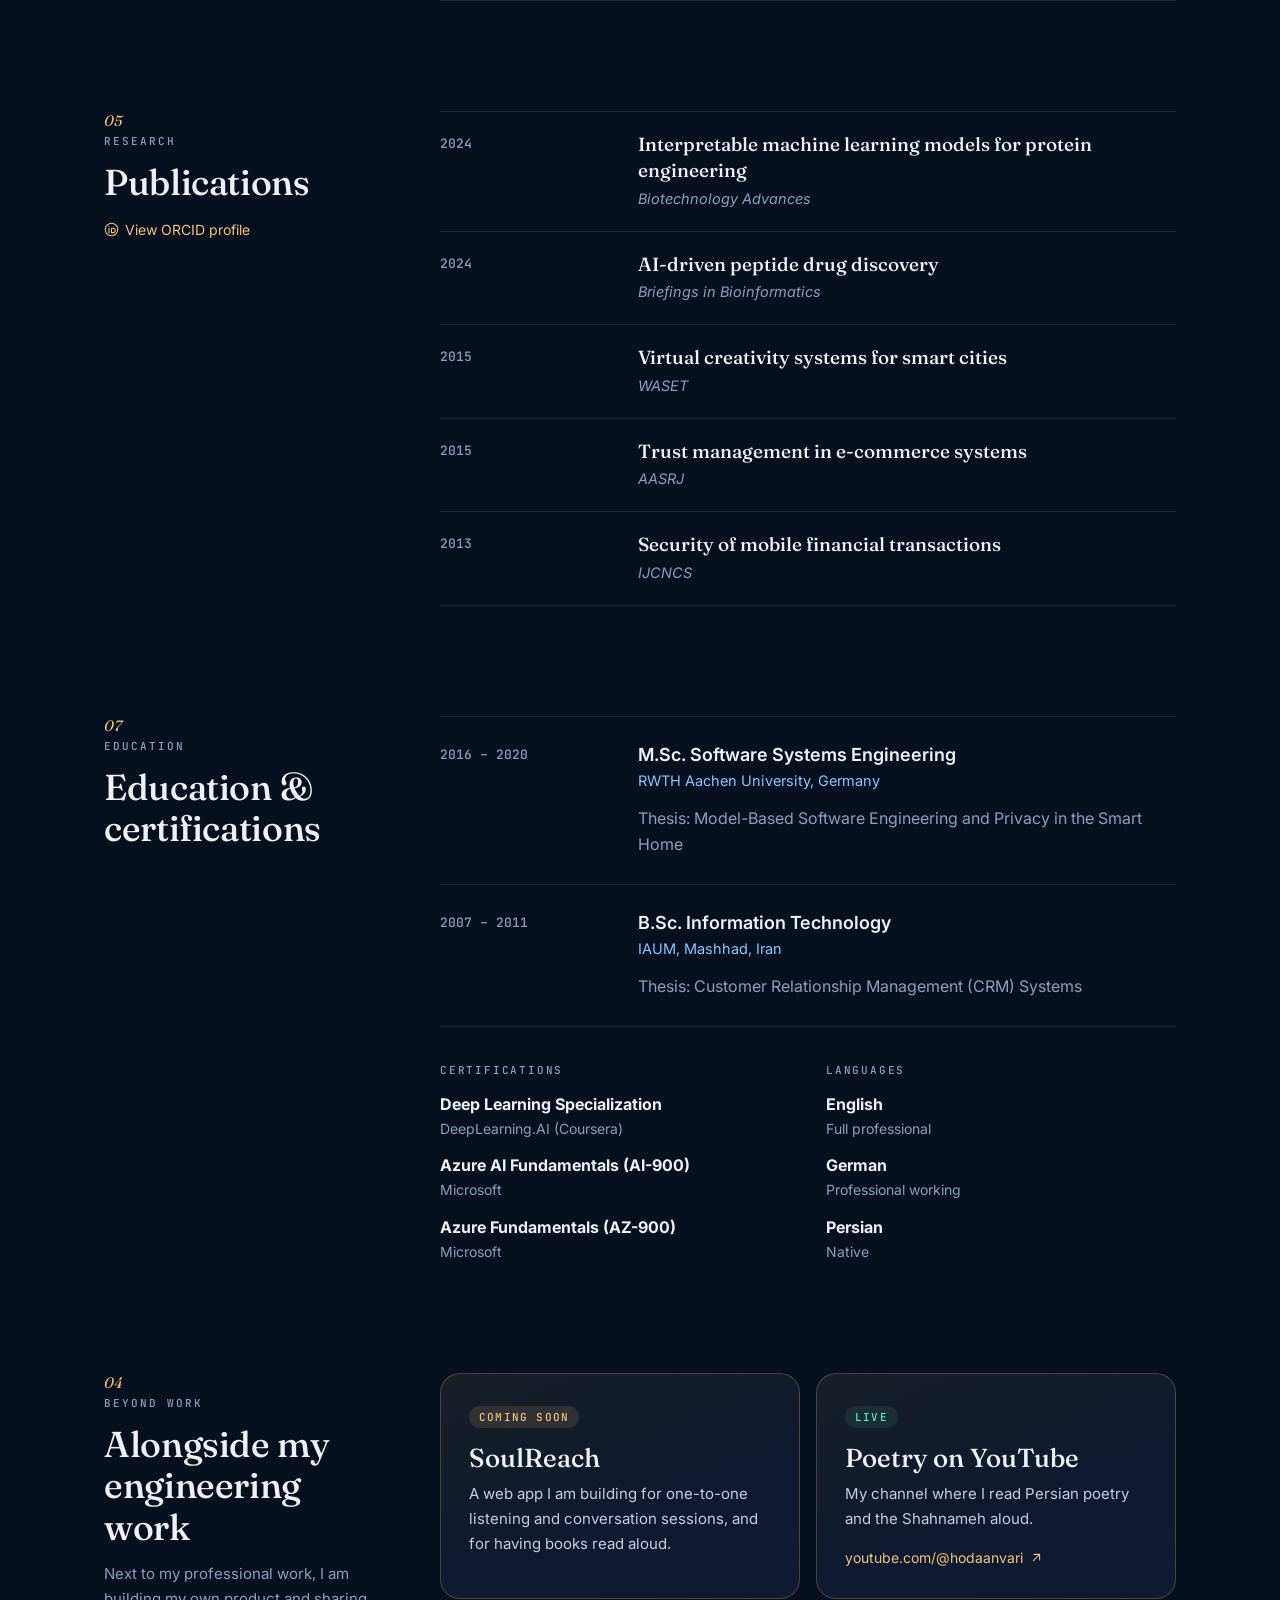
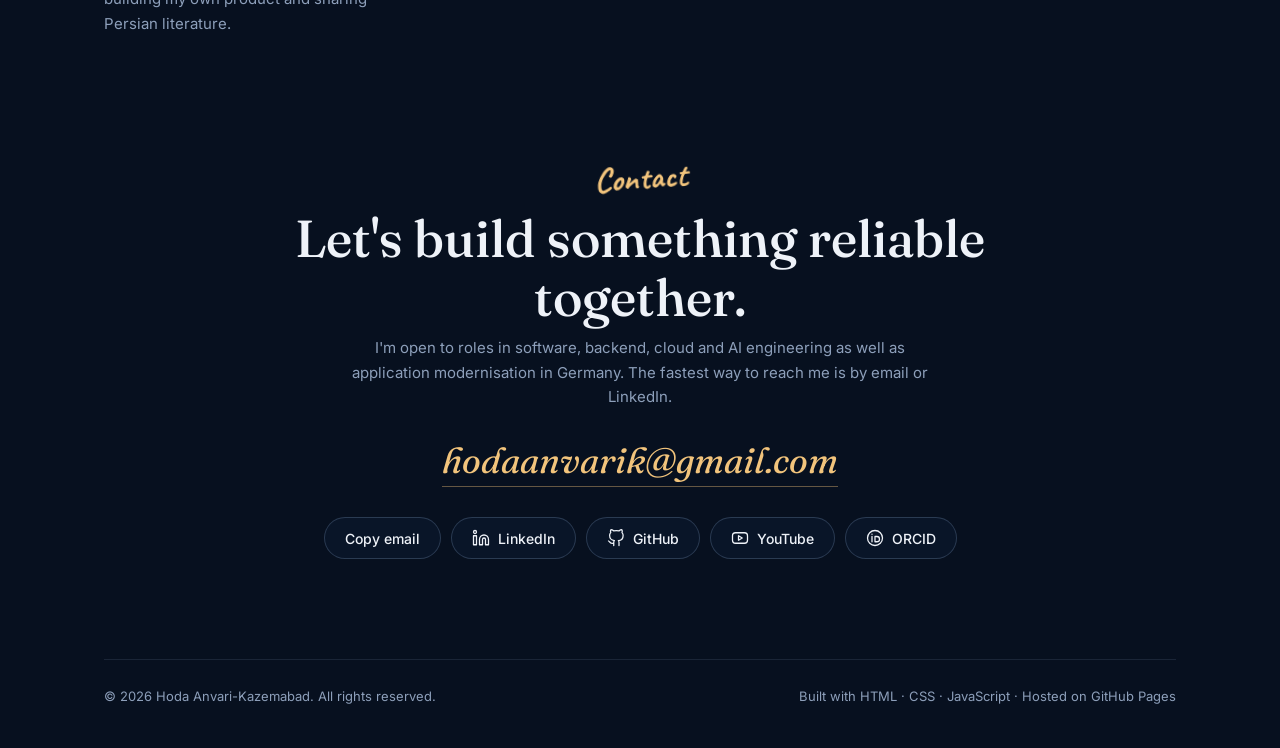
==== commit 47374d4b: "Stage 2: homepage positioning and verified content - Reposition hero as "Software Engineer · Backend" ====
--- a/index.html
+++ b/index.html
@@ -36,7 +36,9 @@
     <section id="about" class="section"></section>
     <section id="journey" class="section"></section>
     <section id="projects" class="section"></section>
+    <section id="skills" class="section"></section>
     <section id="research" class="section"></section>
+    <section id="education" class="section"></section>
     <section id="creating" class="section"></section>
     <section id="contact" class="section contact-section"></section>
   </main>
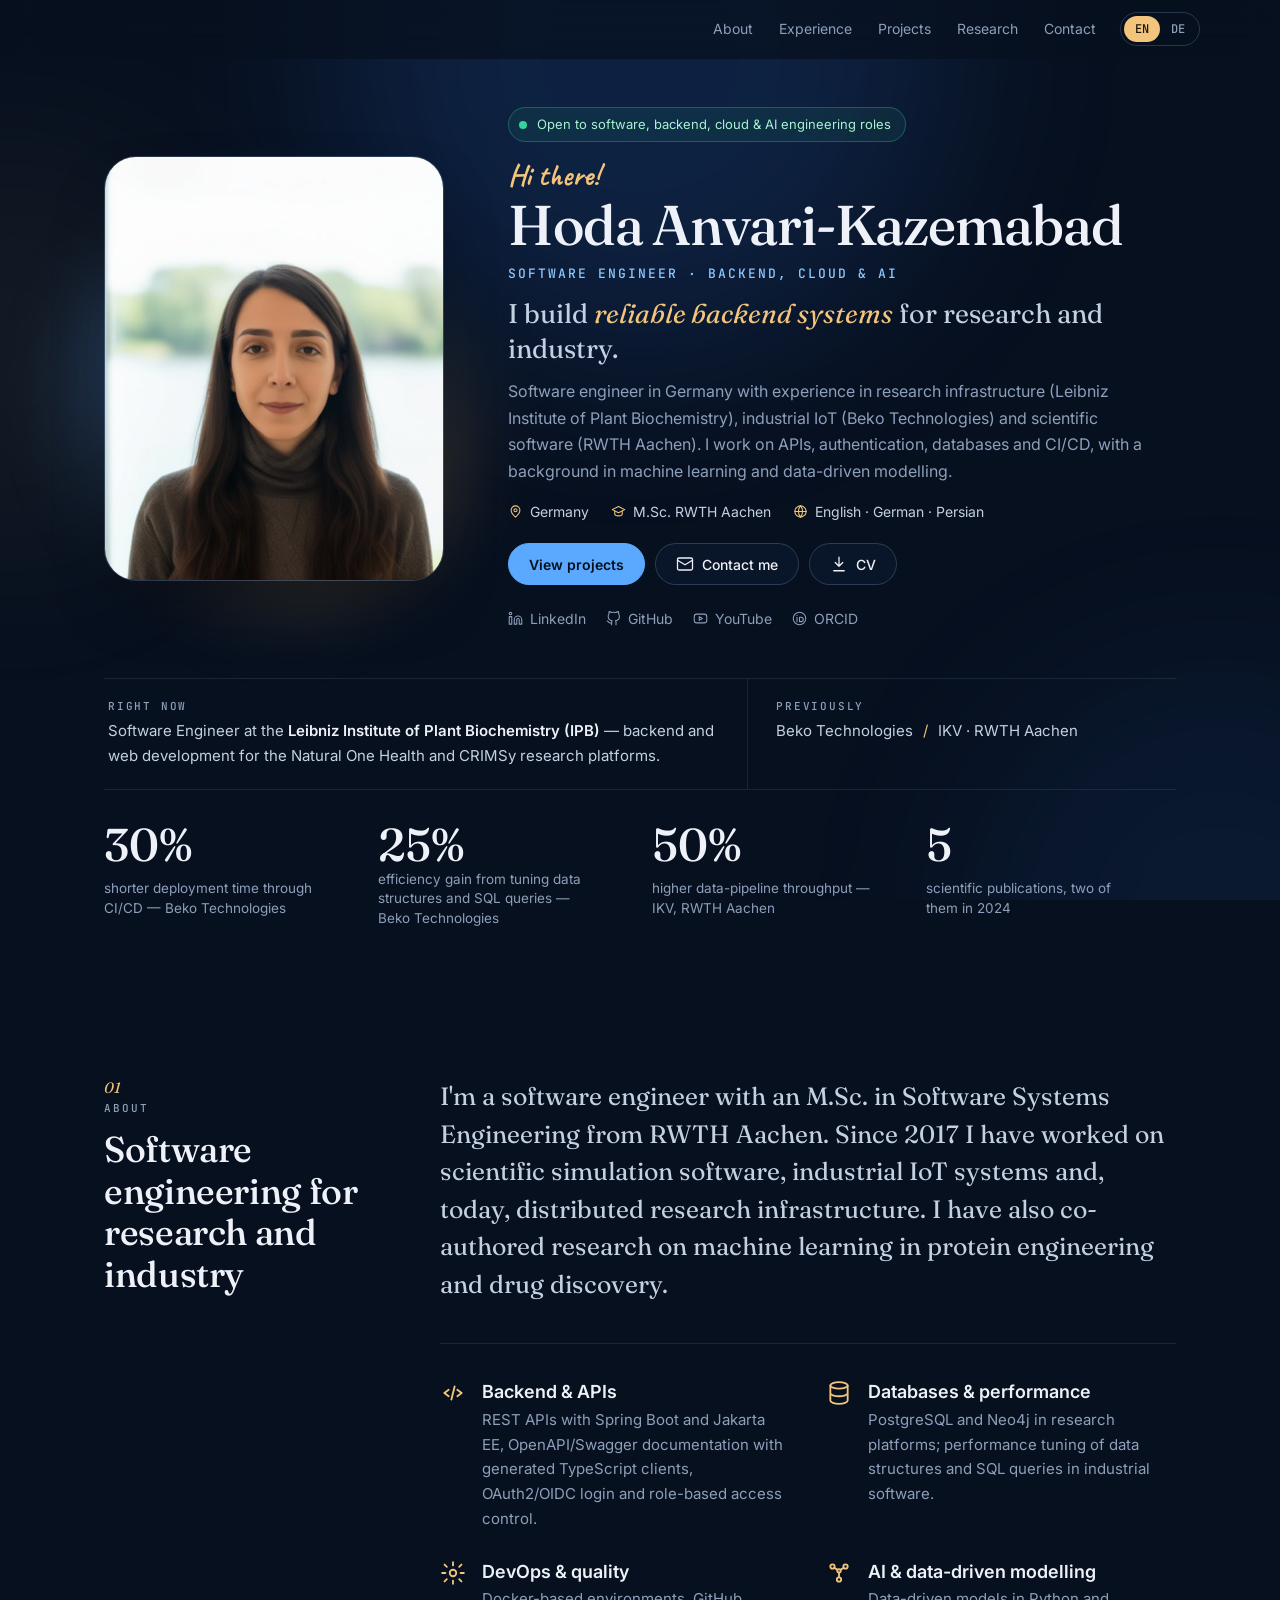
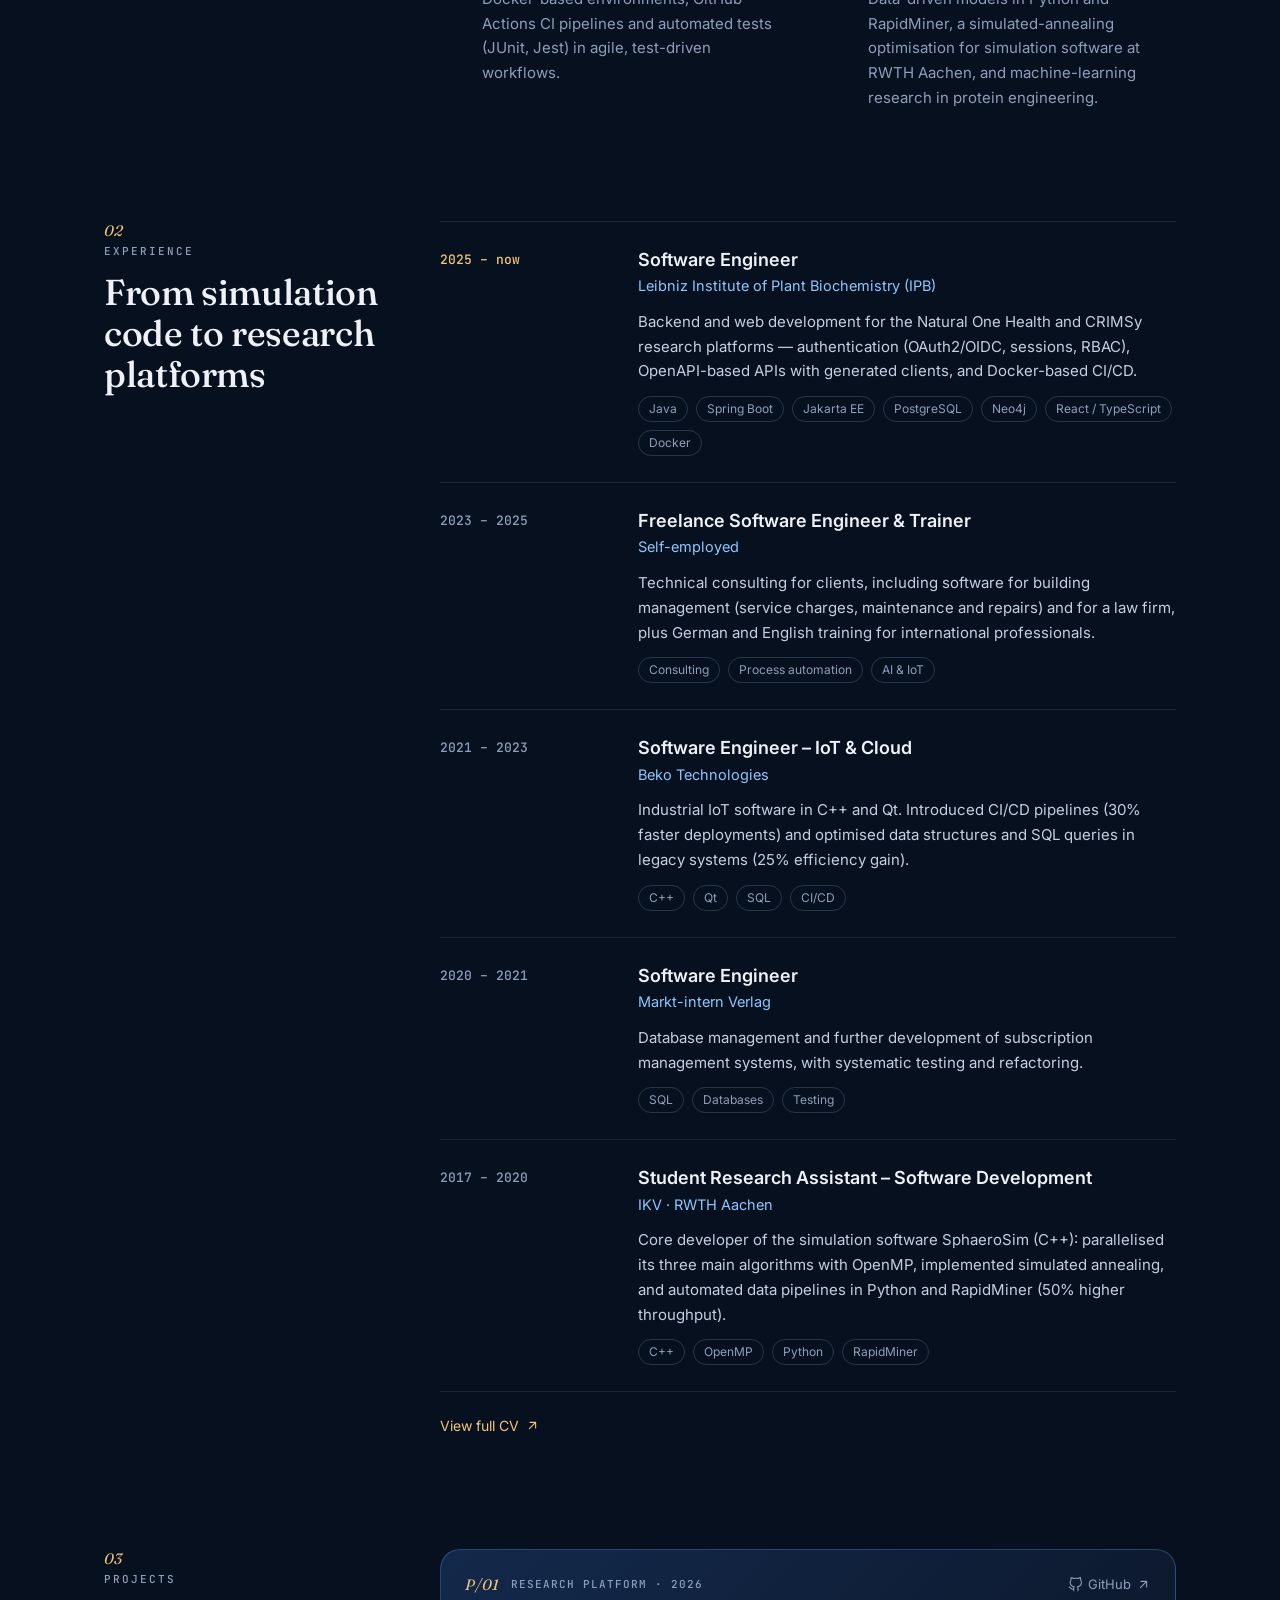
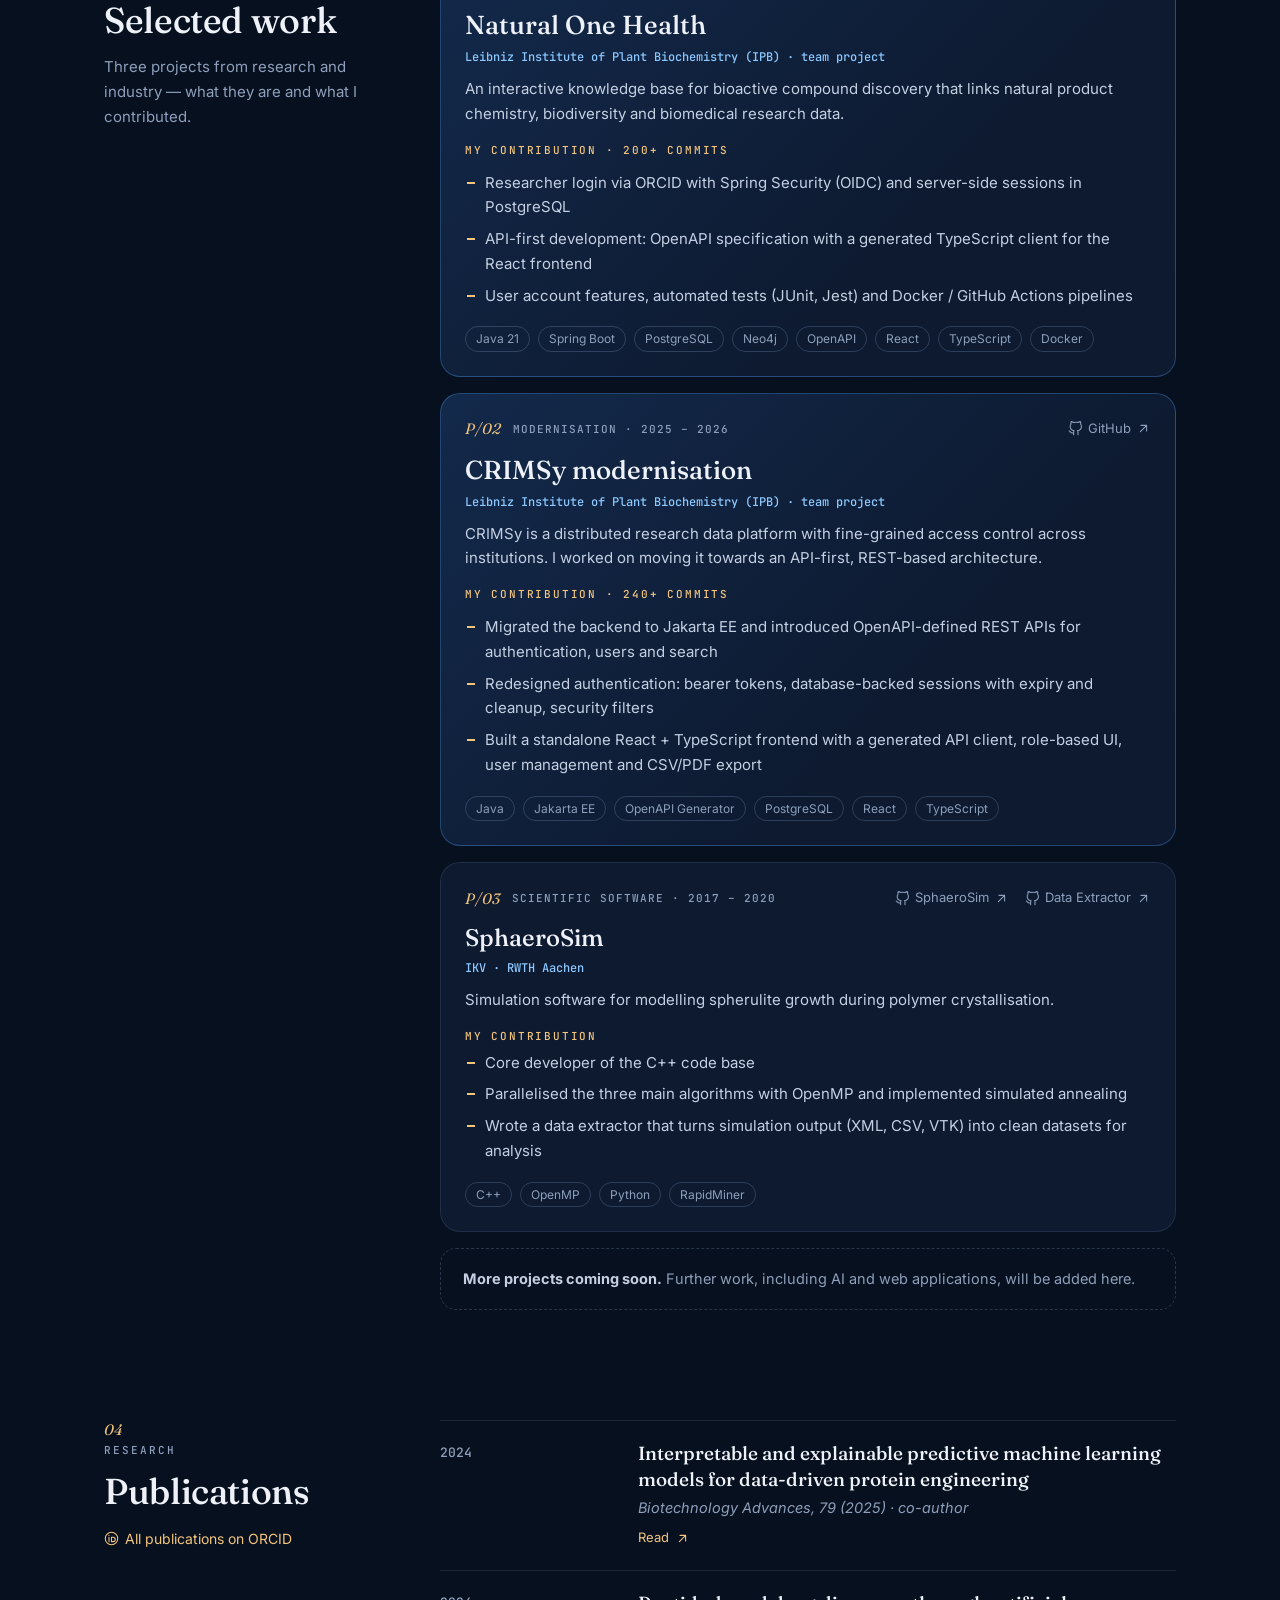
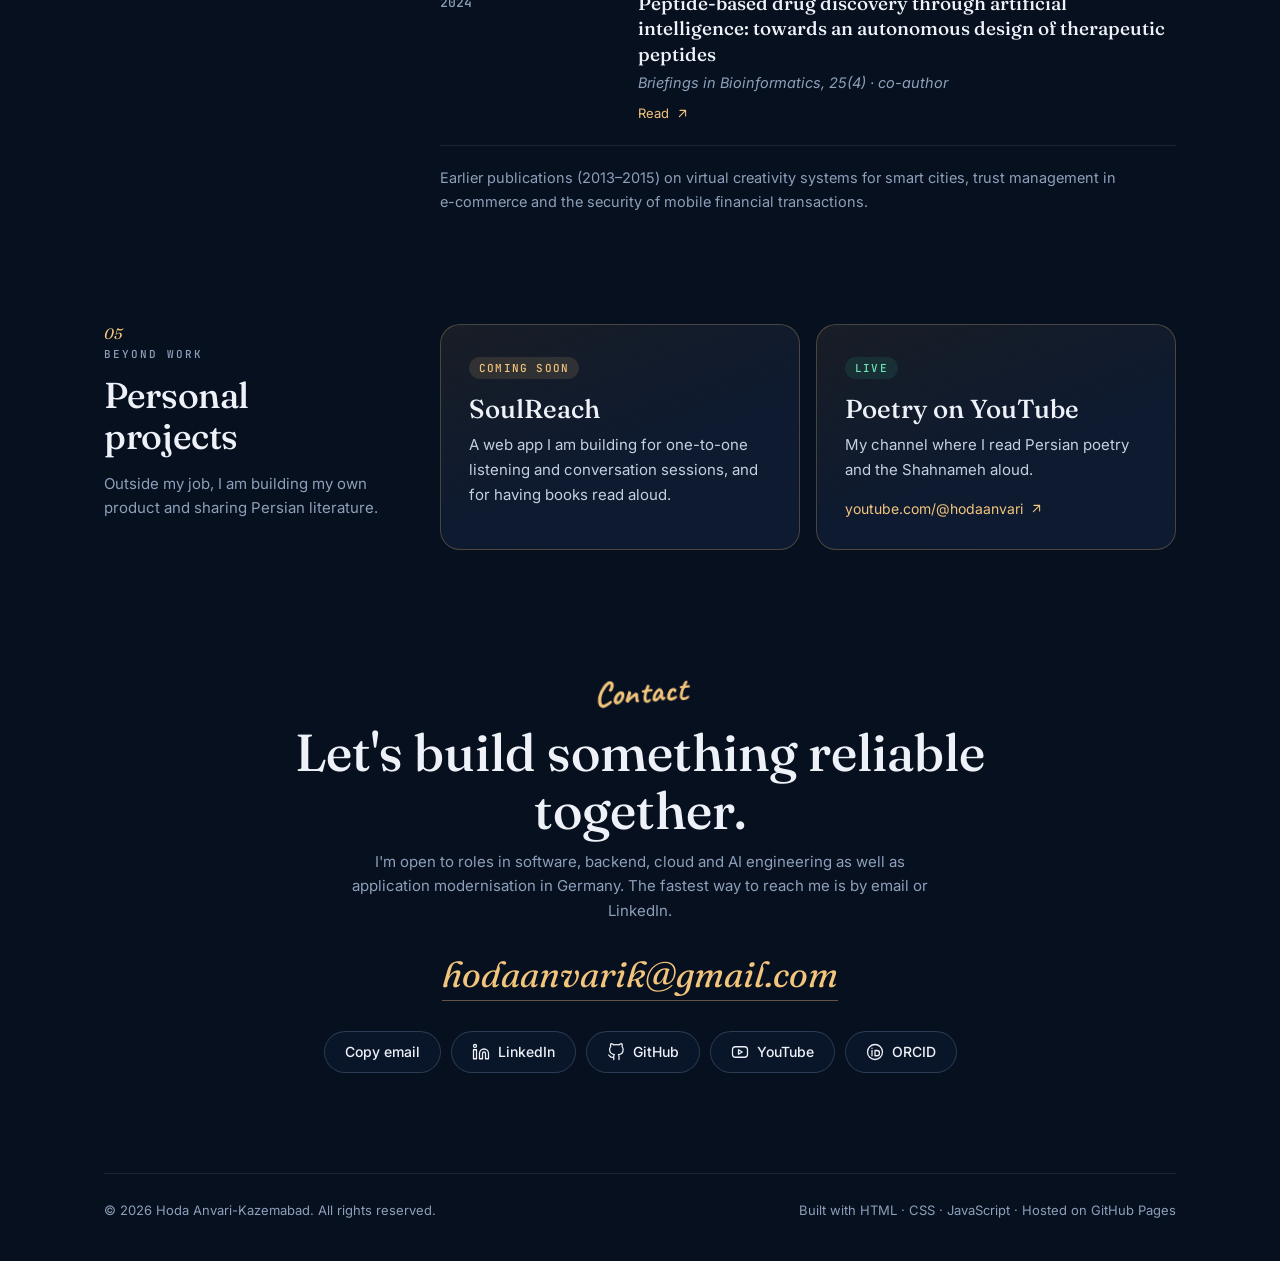
==== commit 31557f3d: "Stage 6-7: language consistency, SEO, accessibility and cleanup Language - Per-language <title> and " ====
--- a/index.html
+++ b/index.html
@@ -5,40 +5,87 @@
   <meta name="viewport" content="width=device-width, initial-scale=1.0">
   <title>Hoda Anvari-Kazemabad — Software Engineer | Backend, Cloud &amp; AI</title>
   <meta name="description" content="Software engineer in Germany: backend systems, APIs, databases, CI/CD and cloud, with a background in machine learning and research software.">
+  <meta name="author" content="Hoda Anvari-Kazemabad">
+  <meta name="theme-color" content="#07101f">
+  <link rel="canonical" href="https://hkazemabad.github.io/">
+  <link rel="alternate" hreflang="en" href="https://hkazemabad.github.io/?lang=en">
+  <link rel="alternate" hreflang="de" href="https://hkazemabad.github.io/?lang=de">
+  <link rel="alternate" hreflang="x-default" href="https://hkazemabad.github.io/">
+
+  <meta property="og:type" content="profile">
+  <meta property="og:url" content="https://hkazemabad.github.io/">
   <meta property="og:title" content="Hoda Anvari-Kazemabad — Software Engineer | Backend, Cloud &amp; AI">
   <meta property="og:description" content="Backend systems, APIs, databases, CI/CD and cloud — with a background in machine learning and research software.">
-  <meta property="og:type" content="website">
   <meta property="og:image" content="https://hkazemabad.github.io/assets/hoda.jpg">
-  <meta property="og:url" content="https://hkazemabad.github.io/">
+  <meta property="og:image:width" content="640">
+  <meta property="og:image:height" content="640">
+  <meta property="og:image:alt" content="Portrait of Hoda Anvari-Kazemabad">
+  <meta property="og:locale" content="en_GB">
+  <meta property="og:locale:alternate" content="de_DE">
   <meta name="twitter:card" content="summary">
+
+  <script type="application/ld+json">
+  {
+    "@context": "https://schema.org",
+    "@type": "Person",
+    "name": "Hoda Anvari-Kazemabad",
+    "jobTitle": "Software Engineer",
+    "url": "https://hkazemabad.github.io/",
+    "image": "https://hkazemabad.github.io/assets/hoda.jpg",
+    "worksFor": { "@type": "Organization", "name": "Leibniz Institute of Plant Biochemistry (IPB)" },
+    "alumniOf": { "@type": "CollegeOrUniversity", "name": "RWTH Aachen University" },
+    "knowsLanguage": ["en", "de", "fa"],
+    "sameAs": [
+      "https://www.linkedin.com/in/hoda-anvari-kazemabad/",
+      "https://github.com/hkazemabad",
+      "https://orcid.org/0009-0002-4454-4213",
+      "https://www.youtube.com/@hodaanvari"
+    ]
+  }
+  </script>
+
   <link rel="icon" href="data:image/svg+xml,%3Csvg xmlns='http://www.w3.org/2000/svg' viewBox='0 0 64 64'%3E%3Crect width='64' height='64' rx='14' fill='%2307101f'/%3E%3Ctext x='50%25' y='58%25' text-anchor='middle' font-family='Arial' font-weight='700' font-size='34' fill='%23f2c47c'%3EH%3C/text%3E%3C/svg%3E">
   <link rel="preconnect" href="https://fonts.googleapis.com">
   <link rel="preconnect" href="https://fonts.gstatic.com" crossorigin>
-  <link href="https://fonts.googleapis.com/css2?family=Caveat:wght@600;700&family=Fraunces:ital,opsz,wght@0,9..144,400;0,9..144,500;0,9..144,600;1,9..144,400;1,9..144,500&family=Inter:wght@400;500;600&family=JetBrains+Mono:wght@400;500&display=swap" rel="stylesheet">
+  <link href="https://fonts.googleapis.com/css2?family=Caveat:wght@700&family=Fraunces:ital,opsz,wght@0,9..144,400;0,9..144,500;1,9..144,400&family=Inter:wght@400;500;600&family=JetBrains+Mono:wght@500&display=swap" rel="stylesheet">
+  <link rel="preload" as="image" href="assets/hoda.jpg">
   <link rel="stylesheet" href="css/style.css">
 </head>
 <body>
+  <a class="skip-link" href="#main" id="skipLink">Skip to content</a>
   <div class="aurora" aria-hidden="true"><i></i><i></i><i></i></div>
 
   <header class="nav" id="top">
-    <nav class="nav-links" id="navLinks"></nav>
+    <nav class="nav-links" id="navLinks" aria-label="Main"></nav>
     <div class="nav-right">
-      <div class="lang-switch" role="group" aria-label="Language">
-        <button data-lang="en" class="active">EN</button>
-        <button data-lang="de">DE</button>
+      <div class="lang-switch" role="group" aria-label="Language" id="langSwitch">
+        <button type="button" data-lang="en" class="active" aria-pressed="true">EN</button>
+        <button type="button" data-lang="de" aria-pressed="false">DE</button>
       </div>
-      <button class="menu-btn" id="menuBtn" aria-label="Menu"><span></span><span></span></button>
+      <button type="button" class="menu-btn" id="menuBtn" aria-label="Open menu" aria-expanded="false" aria-controls="navLinks"><span></span><span></span></button>
     </div>
   </header>
 
-  <main>
+  <main id="main" tabindex="-1">
+    <noscript>
+      <div class="noscript">
+        <h1>Hoda Anvari-Kazemabad</h1>
+        <p>Software Engineer · Backend, Cloud &amp; AI · Germany</p>
+        <p>Software engineer with experience in research infrastructure (Leibniz Institute of Plant Biochemistry), industrial IoT (Beko Technologies) and scientific software (RWTH Aachen).</p>
+        <p>
+          <a href="assets/CV_Hoda_Anvari-Kazemabad_EN.pdf">CV (EN)</a> ·
+          <a href="assets/CV_Hoda_Anvari-Kazemabad_DE.pdf">Lebenslauf (DE)</a> ·
+          <a href="https://www.linkedin.com/in/hoda-anvari-kazemabad/">LinkedIn</a> ·
+          <a href="https://github.com/hkazemabad">GitHub</a> ·
+          <a href="mailto:hodaanvarik@gmail.com">hodaanvarik@gmail.com</a>
+        </p>
+      </div>
+    </noscript>
     <section id="hero" class="hero"></section>
     <section id="about" class="section"></section>
     <section id="journey" class="section"></section>
     <section id="projects" class="section"></section>
-    <section id="skills" class="section"></section>
     <section id="research" class="section"></section>
-    <section id="education" class="section"></section>
     <section id="creating" class="section"></section>
     <section id="contact" class="section contact-section"></section>
   </main>
--- a/css/style.css
+++ b/css/style.css
@@ -32,6 +32,19 @@
 ul, ol, dl { list-style: none; }
 em { font-style: italic; }
 
+/* accessibility helpers */
+.skip-link {
+  position: absolute; left: 16px; top: -60px; z-index: 100; padding: 10px 16px; border-radius: 10px;
+  background: var(--gold); color: #1b1307; font-weight: 600; transition: top .2s;
+}
+.skip-link:focus { top: 12px; }
+:focus-visible { outline: 2px solid var(--gold); outline-offset: 3px; border-radius: 6px; }
+main:focus { outline: none; }
+.noscript { padding: 80px 0; max-width: 680px; }
+.noscript h1 { font: 500 40px var(--serif); margin-bottom: 10px; }
+.noscript p { color: var(--soft); margin-bottom: 12px; }
+.noscript a { color: var(--gold); }
+
 /* soft colour fields in the background */
 .aurora { position: fixed; inset: 0; z-index: -1; pointer-events: none; overflow: hidden; }
 .aurora i { position: absolute; border-radius: 50%; filter: blur(90px); opacity: .55; }
@@ -53,8 +66,7 @@
   border-bottom: 1px solid transparent; transition: border-color .3s;
 }
 .scrolled .nav { border-bottom-color: var(--line); }
-.brand-sign { font: 700 30px var(--hand); color: var(--gold); line-height: 1; }
-.brand-sign.small { font-size: 26px; }
+
 /* desktop: links inline, right side next to EN/DE */
 .nav-links { display: flex; gap: 26px; margin-left: auto; }
 .nav-links a { font-size: 14px; color: var(--muted); transition: color .2s; }
@@ -83,7 +95,7 @@
 .btn:hover { transform: translateY(-2px); border-color: var(--gold); }
 .btn.primary { background: var(--blue); color: #04101f; border-color: var(--blue); font-weight: 600; }
 .btn.primary:hover { background: var(--blue-2); border-color: var(--blue-2); }
-.btn.round { padding: 11px; }
+
 .text-link { display: inline-flex; align-items: center; gap: 6px; color: var(--gold); font-size: 14px; margin-top: 14px; }
 .text-link:hover { text-decoration: underline; text-underline-offset: 4px; }
 
@@ -107,8 +119,7 @@
 .socials { display: flex; flex-wrap: wrap; gap: 6px 20px; margin-top: 22px; }
 .socials a { display: inline-flex; align-items: center; gap: 7px; font-size: 14px; color: var(--muted); transition: color .2s; }
 .socials a:hover { color: var(--gold); }
-.monogram { font: 500 26px var(--serif); color: var(--text); letter-spacing: -1px; }
-.monogram i { color: var(--gold); font-style: italic; }
+
 .status {
   display: inline-flex; align-items: center; gap: 2px; padding: 6px 14px 6px 10px; border-radius: 999px;
   background: rgba(52, 211, 153, .08); border: 1px solid rgba(52, 211, 153, .3); color: #a7f3d0; font-size: 13px; margin-bottom: 14px;
@@ -145,19 +156,6 @@
 .stat-l { color: var(--muted); font-size: 13.5px; line-height: 1.45; max-width: 220px; }
 
 /* ===== HUB — three sides ===== */
-.hub-section { padding: 40px 0 10px; }
-.hub { display: grid; grid-template-columns: repeat(3, 1fr); gap: 16px; }
-.door {
-  position: relative; display: block; padding: 26px 24px 28px; border-radius: 20px;
-  background: linear-gradient(160deg, var(--surface-2), var(--surface) 70%); border: 1px solid var(--line);
-  transition: transform .25s, border-color .25s;
-}
-.door:hover { transform: translateY(-4px); border-color: var(--gold); }
-.door-label { font: 600 26px var(--hand); color: var(--gold); }
-.door h3 { font: 500 21px/1.25 var(--serif); margin: 6px 0 8px; padding-right: 30px; }
-.door p { color: var(--muted); font-size: 14.5px; }
-.door-arrow { position: absolute; top: 22px; right: 22px; color: var(--muted); transition: color .2s, transform .2s; }
-.door:hover .door-arrow { color: var(--gold); transform: translate(2px, -2px); }
 
 /* ===== SECTIONS — editorial two-column ===== */
 .section { display: grid; grid-template-columns: 280px 1fr; gap: 56px; padding: 110px 0 0; }
@@ -173,16 +171,6 @@
 .big-text { font: 400 clamp(20px, 2.2vw, 25px)/1.5 var(--serif); color: var(--soft); }
 
 /* path */
-.path { margin: 40px 0; padding: 24px 0; border-top: 1px solid var(--line); border-bottom: 1px solid var(--line); }
-.path-line { display: grid; grid-template-columns: repeat(5, 1fr); margin-top: 16px; position: relative; }
-.path-line::before { content: ""; position: absolute; left: 6px; right: 0; top: 31px; height: 1.5px;
-  background: linear-gradient(90deg, var(--gold), var(--blue)); opacity: .6; }
-.path-line li { display: grid; gap: 3px; align-content: start; padding-right: 12px; position: relative; }
-.path-year { font: 500 12px var(--mono); color: var(--muted); }
-.path-dot { width: 12px; height: 12px; border-radius: 50%; background: var(--bg); border: 2px solid var(--gold); margin: 2px 0 8px; position: relative; z-index: 1; }
-.path-line li:last-child .path-dot { background: var(--blue); border-color: var(--blue); box-shadow: 0 0 0 5px var(--blue-soft); }
-.path-line strong { font: 500 18px var(--serif); }
-.path-note { color: var(--muted); font-size: 13px; }
 
 .big-text + .focus { margin-top: 40px; }
 .focus { display: grid; grid-template-columns: repeat(2, 1fr); gap: 28px 36px; margin-top: 40px; padding-top: 36px; border-top: 1px solid var(--line); }
@@ -206,22 +194,15 @@
 .ticks li::before { content: ""; position: absolute; left: 2px; top: 11px; width: 8px; height: 2px; background: var(--gold); }
 .pubs .row { padding: 20px 0; }
 .pubs .row-org { margin-bottom: 0; color: var(--muted); }
-.skills .row { padding: 18px 0; align-items: center; }
-.skills .row-meta { padding-top: 0; }
 
 .chips { display: flex; flex-wrap: wrap; gap: 8px; }
 .chip { font-size: 13px; padding: 4px 12px; border-radius: 999px; border: 1px solid var(--line-2); color: var(--soft); }
 .chips.small .chip { font-size: 12px; padding: 2px 10px; color: var(--muted); }
 
 /* impact */
-.impact-section { display: block; padding-top: 90px; }
-.impact { padding: 40px 0; border-top: 1px solid var(--line); border-bottom: 1px solid var(--line); text-align: center; }
-.impact-row { display: grid; grid-template-columns: repeat(3, 1fr); gap: 24px; margin-top: 18px; }
-.impact-v { font: 400 clamp(52px, 7vw, 84px)/1 var(--serif); color: var(--gold); font-style: italic; }
-.impact-item p { color: var(--muted); max-width: 260px; margin: 10px auto 0; font-size: 15px; }
 
 /* projects */
-.projects { display: grid; grid-template-columns: repeat(2, 1fr); gap: 16px; }
+.projects { display: grid; grid-template-columns: 1fr; gap: 16px; }
 .project {
   display: flex; flex-direction: column; gap: 8px; padding: 24px; border-radius: 20px;
   background: var(--surface); border: 1px solid var(--line); transition: border-color .25s, transform .25s;
@@ -233,10 +214,15 @@
 .project.featured { grid-column: 1 / -1; background: linear-gradient(135deg, #13294b, var(--surface) 65%); border-color: rgba(90,169,255,.3); }
 .project.featured h3 { font: 500 26px var(--serif); }
 .project.featured .ticks { margin: 6px 0 4px; }
+.project h3 { font: 500 24px var(--serif); }
+.project .overview { color: var(--soft); max-width: 720px; }
+.project .mine { margin-top: 8px; color: var(--gold); }
+.project .ticks { margin-bottom: 4px; }
 .project-top { display: flex; align-items: center; gap: 12px; margin-bottom: 6px; }
 .proj-num { font: italic 400 15px var(--serif); color: var(--gold); }
 .tag { font: 500 11px var(--mono); text-transform: uppercase; letter-spacing: 1px; color: var(--muted); }
-.proj-link { margin-left: auto; display: inline-flex; align-items: center; gap: 5px; font-size: 13px; color: var(--muted); }
+.proj-links { margin-left: auto; display: flex; flex-wrap: wrap; gap: 6px 16px; }
+.proj-link { display: inline-flex; align-items: center; gap: 5px; font-size: 13px; color: var(--muted); }
 .proj-link:hover { color: var(--text); }
 .soon { grid-column: 1 / -1; color: var(--muted); font-size: 14.5px; padding: 18px 22px; border: 1px dashed var(--line-2); border-radius: 16px; }
 .soon strong { color: var(--soft); }
@@ -253,17 +239,8 @@
 .badge.live { background: rgba(52,211,153,.1); color: #6ee7b7; }
 
 /* education extras */
-.two-col { display: grid; grid-template-columns: 1fr 1fr; gap: 36px; margin-top: 36px; }
-.plain { display: grid; gap: 12px; margin-top: 14px; }
-.plain li { display: grid; }
-.plain span { color: var(--muted); font-size: 14px; }
 
 /* principles */
-.principles { display: grid; grid-template-columns: 1fr 1fr; gap: 26px 36px; }
-.principles li { display: grid; grid-template-columns: 34px 1fr; gap: 10px; }
-.pnum { font: italic 400 17px var(--serif); color: var(--gold); }
-.principles h3 { margin-bottom: 4px; font-size: 17px; }
-.principles p { color: var(--muted); font-size: 15px; }
 
 /* contact */
 .contact-section { display: block; padding: 120px 0 100px; }
@@ -308,16 +285,16 @@
     width: 240px; flex-direction: column; gap: 0; padding: 8px;
     background: rgba(13, 26, 48, .97); border: 1px solid var(--line-2); border-radius: 18px;
     box-shadow: 0 24px 60px -20px rgba(0,0,0,.7);
-    opacity: 0; transform: translateY(-8px); pointer-events: none; transition: opacity .2s, transform .2s;
+    opacity: 0; visibility: hidden; transform: translateY(-8px); pointer-events: none;
+    transition: opacity .2s, transform .2s, visibility 0s linear .2s;
   }
-  .menu-open .nav-links { opacity: 1; transform: none; pointer-events: auto; }
+  .menu-open .nav-links { opacity: 1; visibility: visible; transform: none; pointer-events: auto; transition: opacity .2s, transform .2s; }
   .nav-links a { font-size: 15px; color: var(--soft); padding: 10px 14px; border-radius: 12px; }
   .nav-links a:hover { background: var(--surface-2); }
-  .hub, .creating { grid-template-columns: 1fr; }
+  .creating { grid-template-columns: 1fr; }
   .stats { grid-template-columns: repeat(2, 1fr); }
   .hero-strip { grid-template-columns: minmax(0,1fr); }
   .strip-prev { padding-left: 4px !important; border-left: 0; border-top: 1px solid var(--line); }
-  .impact-row { grid-template-columns: 1fr; gap: 30px; }
 }
 @media (max-width: 640px) {
   .hero { padding-top: 28px; }
@@ -327,11 +304,7 @@
   .facts, .cta, .socials { justify-content: center; }
   .hero-intro { margin-left: auto; margin-right: auto; }
     .row { grid-template-columns: 1fr; gap: 6px; }
-  .projects, .focus, .two-col, .principles { grid-template-columns: 1fr; }
-  .path-line { grid-template-columns: 1fr; gap: 14px; padding-left: 26px; }
-  .path-line li { padding-right: 0; }
-  .path-line::before { left: 5px; right: auto; top: 6px; bottom: 6px; width: 1.5px; height: auto;
-    background: linear-gradient(180deg, var(--gold), var(--blue)); }
-  .path-dot { position: absolute; left: -26px; top: 3px; margin: 0; }
+  .projects, .focus { grid-template-columns: 1fr; }
+
   .stat-v { font-size: 38px; }
 }
